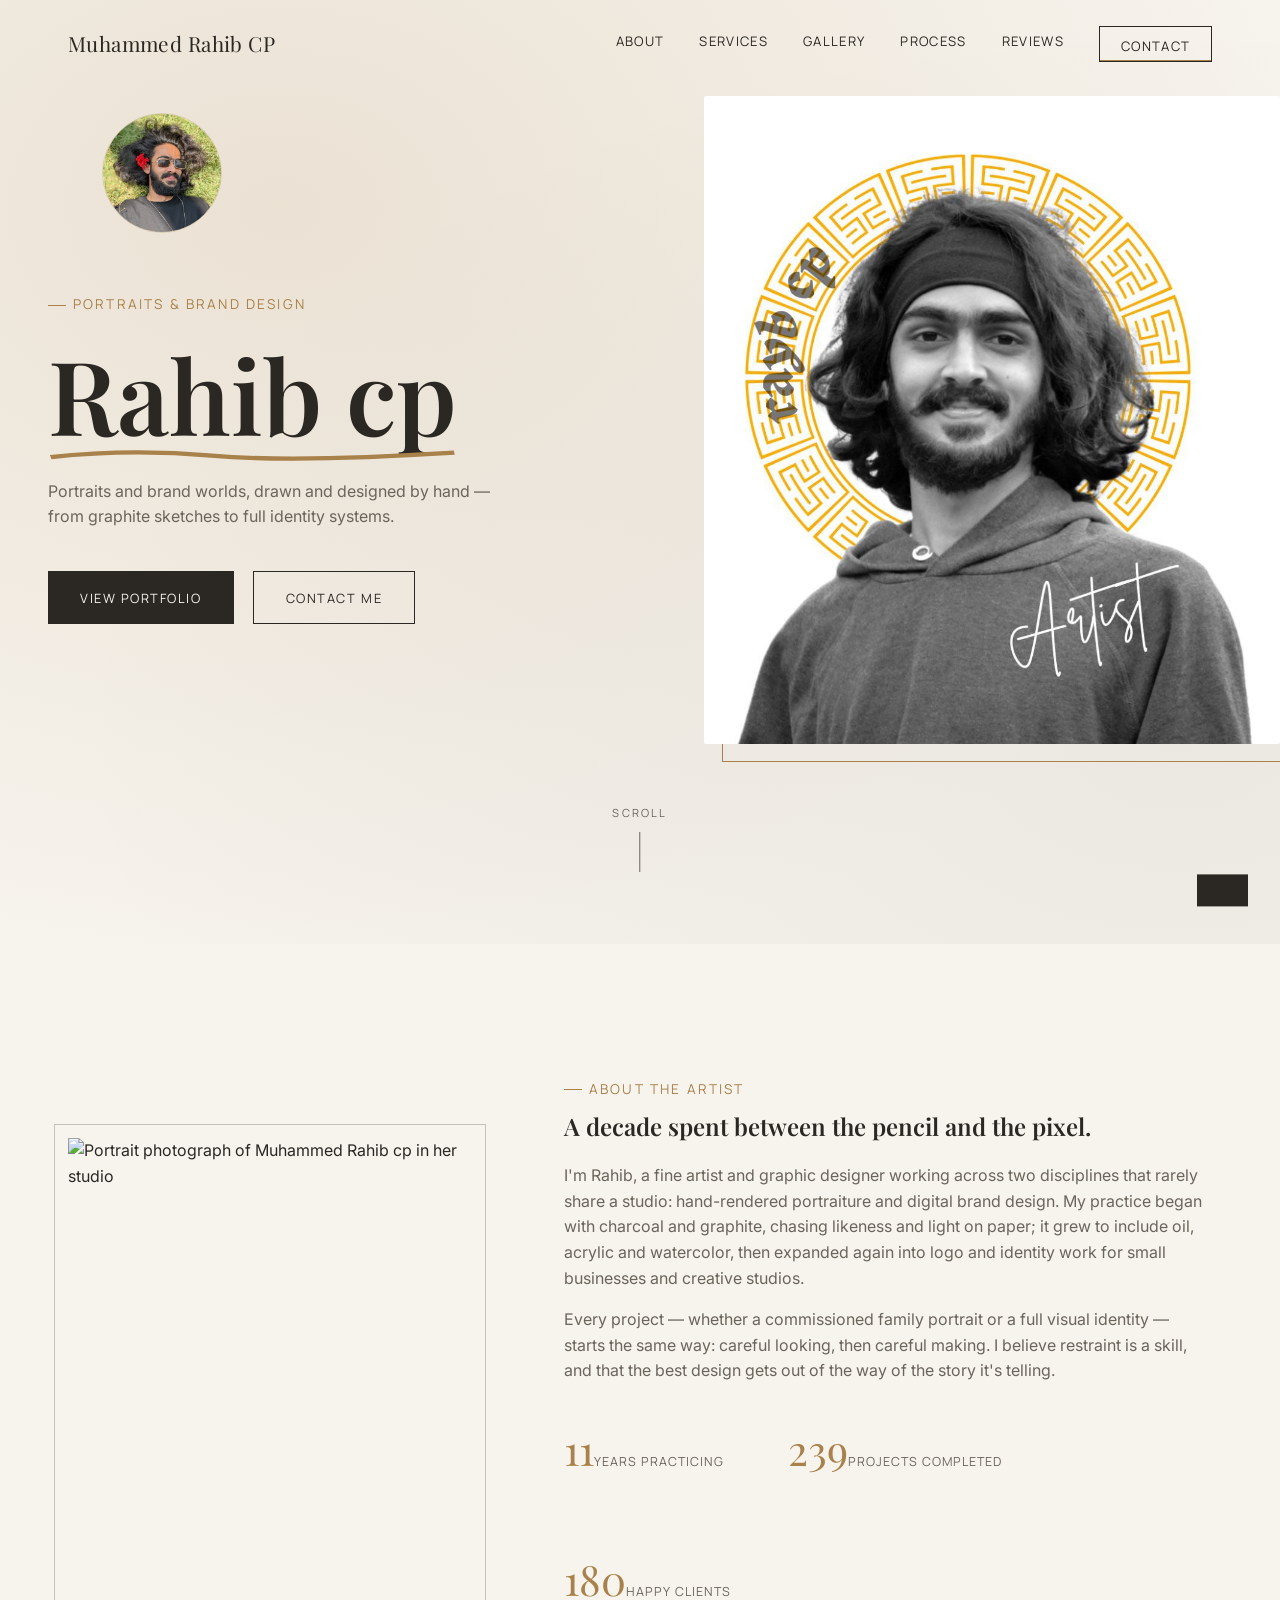
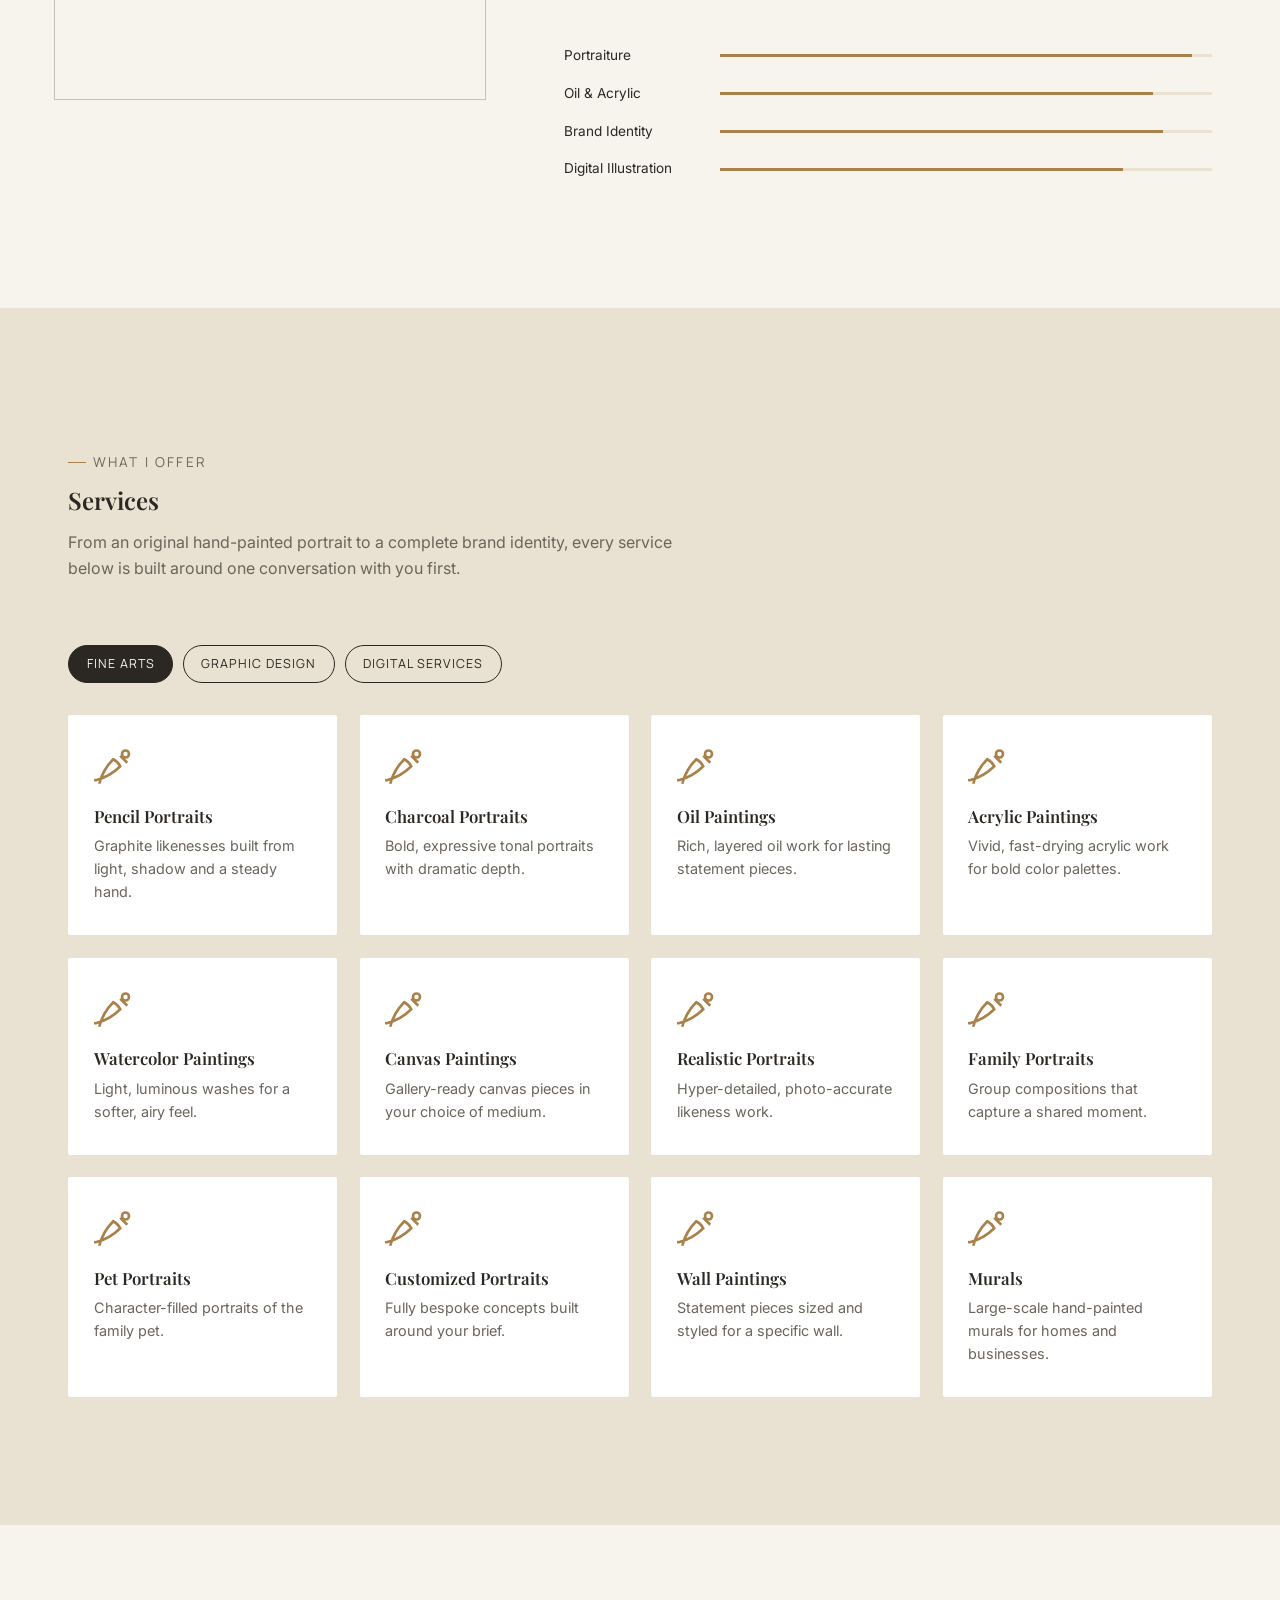
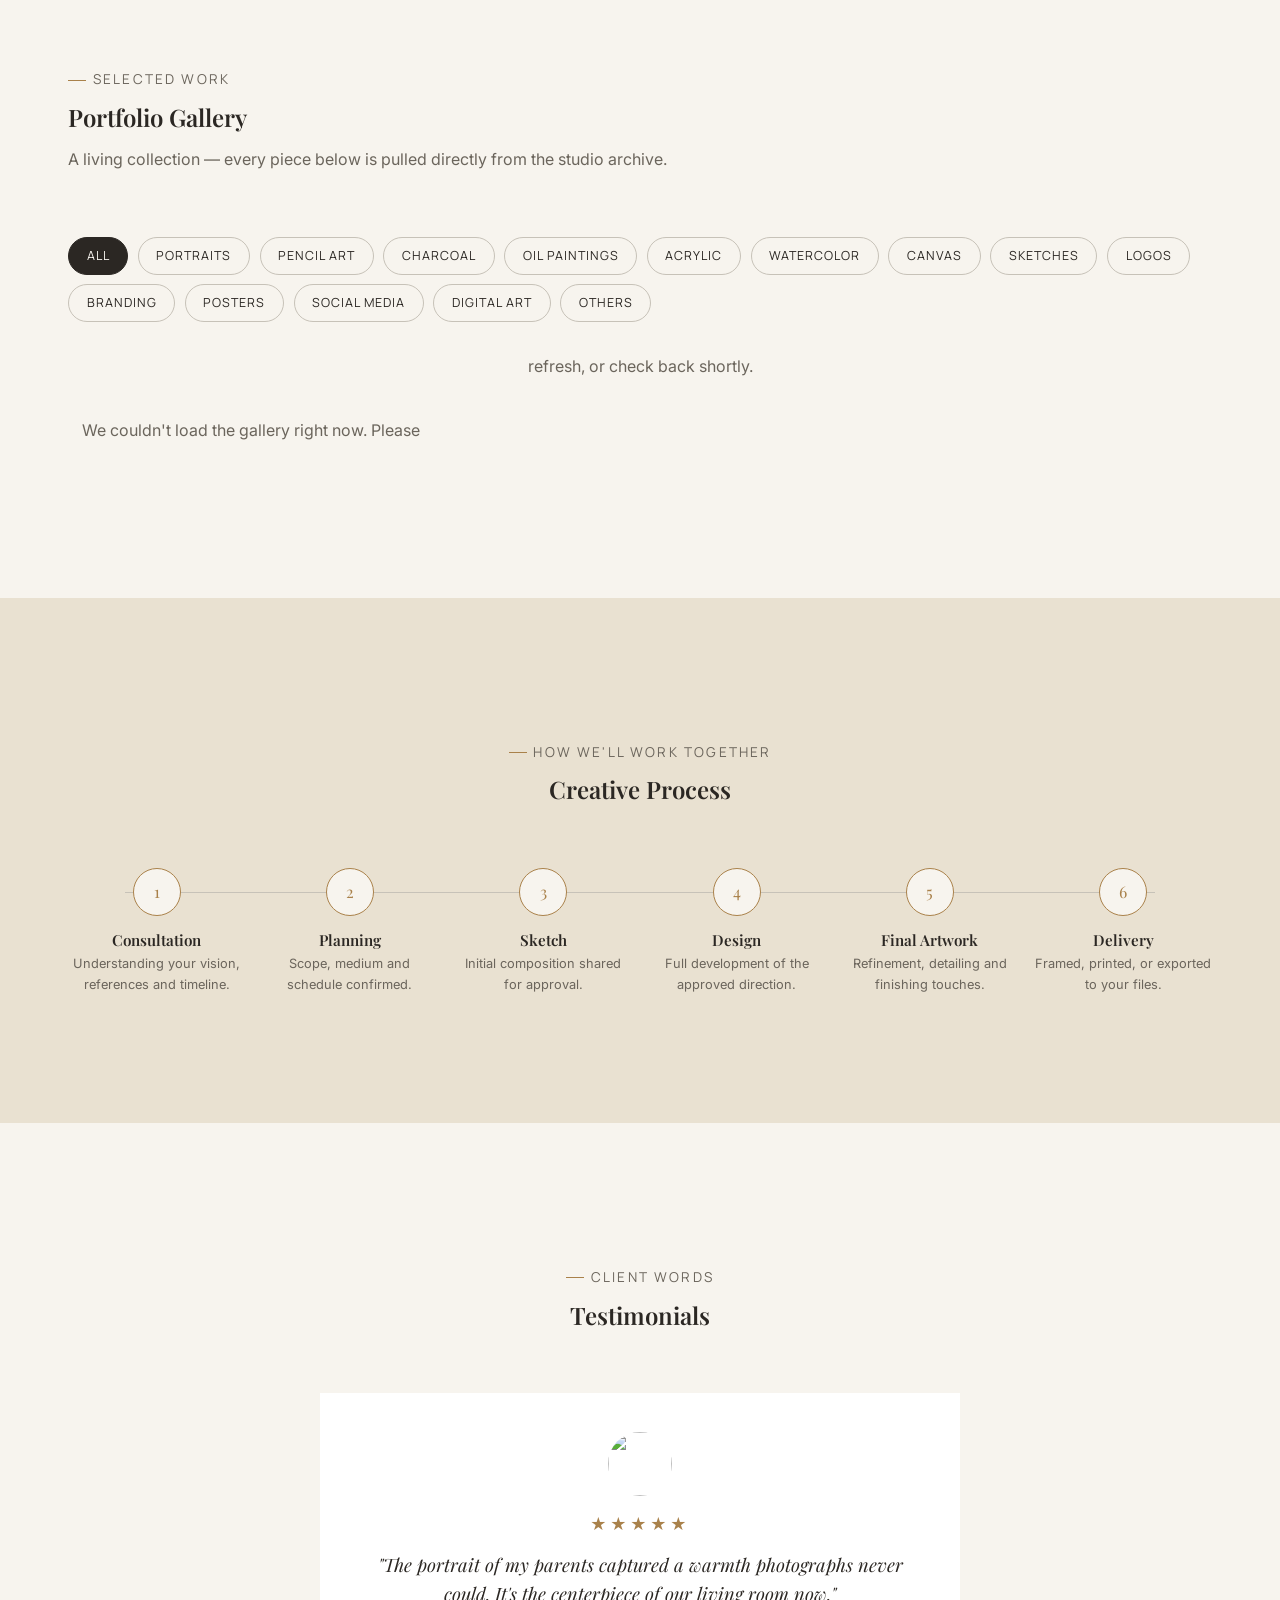
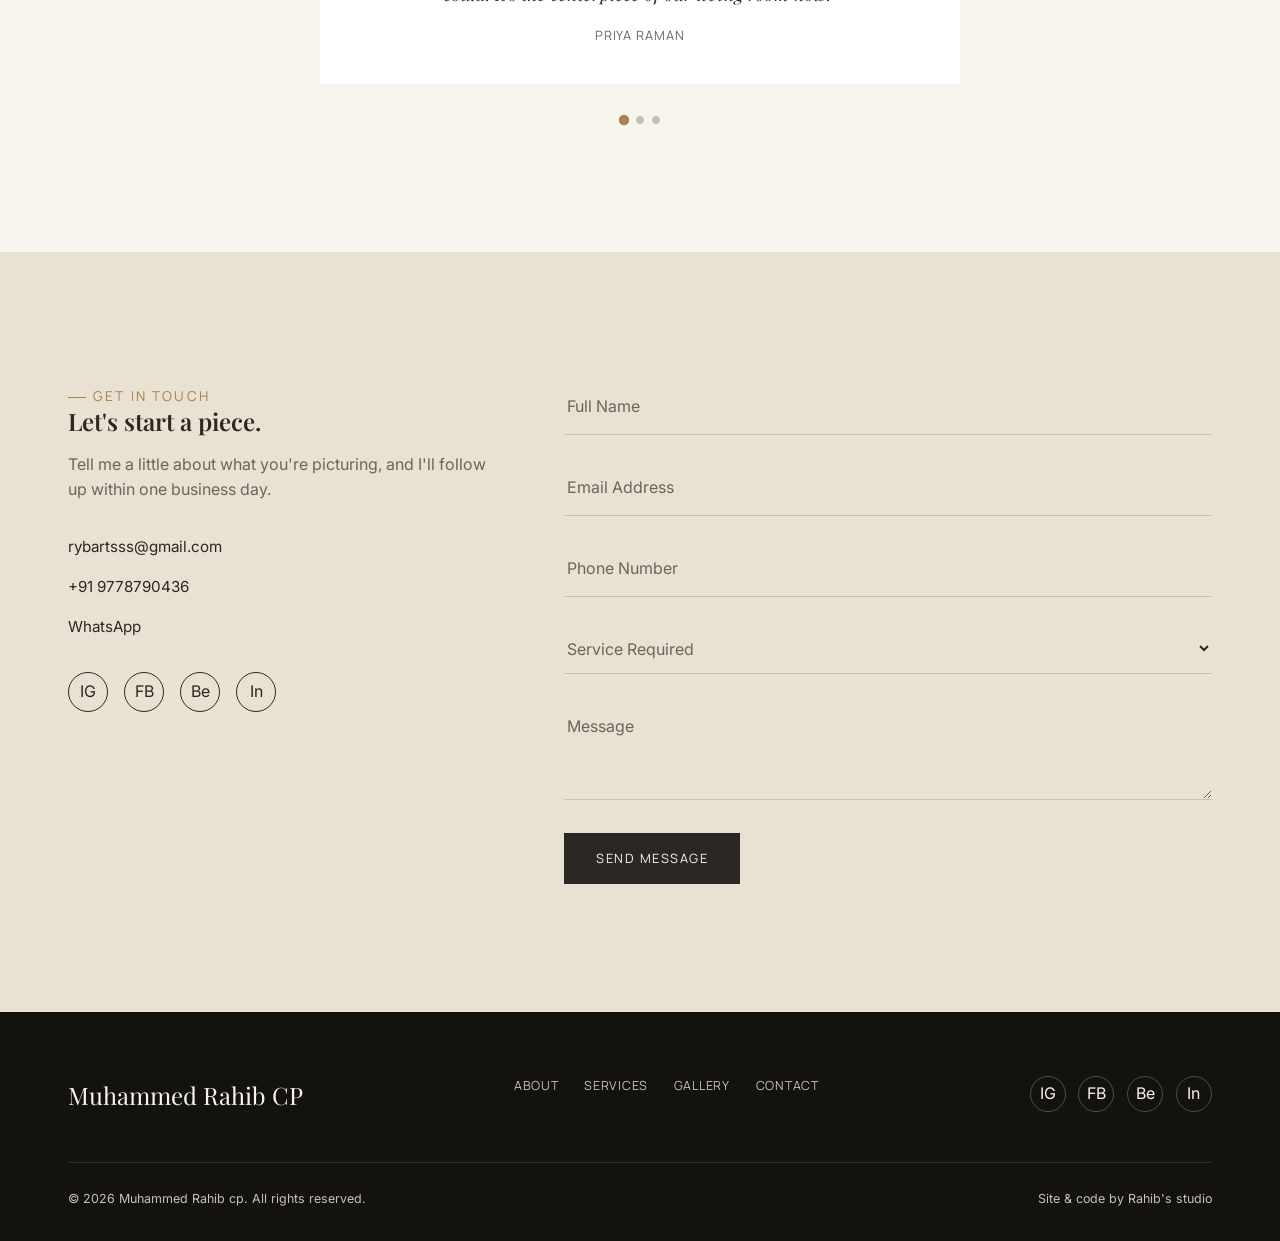
==== portfolio-site/index.html @ d37184e2 "upload" ====
<!doctype html>
<html lang="en">
  <head>
    <meta charset="UTF-8" />
    <meta name="viewport" content="width=device-width, initial-scale=1.0" />
    <title>Muhammed Rahib cp — Fine Artist &amp; Graphic Designer</title>
    <meta
      name="description"
      content="Portrait paintings, fine art, and brand design by Muhammed Rahib cp. Custom pencil, charcoal, oil and watercolor portraits, plus graphic design for brands and events."
    />

    <!-- Fonts -->
    <link rel="preconnect" href="https://fonts.googleapis.com" />
    <link rel="preconnect" href="https://fonts.gstatic.com" crossorigin />
    <link
      href="https://fonts.googleapis.com/css2?family=Playfair+Display:wght@500;600;700&family=Inter:wght@400;500;600&family=Manrope:wght@500;600;700&display=swap"
      rel="stylesheet"
    />

    <link rel="stylesheet" href="css/style.css" />
  </head>
  <body>
    <!-- Loader -->
    <div id="loader" aria-hidden="true">
      <div class="loader-mark">Muhammed Rahib CP</div>
    </div>

    <div id="scroll-progress"></div>

    <!-- Navbar -->
    <header class="navbar" id="navbar">
      <div class="container nav-inner">
        <a href="#home" class="nav-logo">Muhammed Rahib CP</a>
        <nav class="nav-links" aria-label="Primary">
          <a href="#about">About</a>
          <a href="#services">Services</a>
          <a href="#gallery">Gallery</a>
          <a href="#process">Process</a>
          <a href="#testimonials">Reviews</a>
          <a href="#contact" class="nav-cta">Contact</a>
        </nav>
        <button
          class="nav-toggle"
          id="navToggle"
          aria-label="Toggle menu"
          aria-expanded="false"
        >
          <span></span><span></span><span></span>
        </button>
      </div>
    </header>

    <div class="mobile-menu" id="mobileMenu">
      <a href="#about">About</a>
      <a href="#services">Services</a>
      <a href="#gallery">Gallery</a>
      <a href="#process">Process</a>
      <a href="#testimonials">Reviews</a>
      <a href="#contact">Contact</a>
    </div>

    <main id="home">
      <!-- Hero -->
      <section class="hero">
        <div class="hero-bg-fx" aria-hidden="true">
          <div class="hero-gradient"></div>
          <!-- <svg
            class="floating-shape"
            style="width: 120px; height: 120px; top: 12%; left: 8%"
            viewBox="0 0 100 100"
          >
            <circle cx="50" cy="50" r="48" />
          </svg> -->
          <div
            class="floating-shape"
            style="width: 120px; height: 120px; top: 12%; left: 8%"
            viewBox="0 0 100 100"
          >
            <img src="assets/images/roundprofile.jpeg" />
          </div>
          <!-- <svg
            class="floating-shape"
            style="
              width: 70px;
              height: 70px;
              top: 65%;
              left: 20%;
              animation-delay: 2s;
            "
            viewBox="0 0 100 100"
          >
            <circle cx="50" cy="50" r="48" />
          </svg> -->
        </div>
        <div class="container hero-copy">
          <p class="plate">Portraits &amp; Brand Design</p>
          <h1 class="hero-title" data-split-text>
            Rahib cp
            <svg
              class="signature-stroke"
              viewBox="0 0 300 20"
              preserveAspectRatio="none"
              aria-hidden="true"
            >
              <path d="M2 14 Q 60 2, 120 12 T 298 8" />
            </svg>
          </h1>
          <p class="hero-tagline">
            Portraits and brand worlds, drawn and designed by hand — from
            graphite sketches to full identity systems.
          </p>
          <div class="hero-cta-row">
            <a href="#gallery" class="btn btn-primary" data-magnetic
              >View Portfolio</a
            >
            <a href="#contact" class="btn btn-outline" data-magnetic
              >Contact Me</a
            >
          </div>
        </div>
        <div class="hero-visual">
          <img
            src="assets/images/profile.jpeg"
            alt="Featured charcoal portrait artwork by Muhammed Rahib cp"
            loading="eager"
          />
        </div>
        <div class="scroll-indicator" aria-hidden="true">
          <span>Scroll</span>
          <span class="line"></span>
        </div>
      </section>

      <!-- About -->
      <section class="about" id="about">
        <div class="container about-grid">
          <div class="about-photo" data-reveal="left">
            <img
              src="assets/images/about.jpeg"
              alt="Portrait photograph of Muhammed Rahib cp in her studio"
              loading="lazy"
            />
          </div>
          <div data-reveal="right">
            <p class="plate">About the Artist</p>
            <h2>A decade spent between the pencil and the pixel.</h2>
            <p class="about-bio">
              I'm Rahib, a fine artist and graphic designer working across two
              disciplines that rarely share a studio: hand-rendered portraiture
              and digital brand design. My practice began with charcoal and
              graphite, chasing likeness and light on paper; it grew to include
              oil, acrylic and watercolor, then expanded again into logo and
              identity work for small businesses and creative studios.
            </p>
            <p class="about-bio" style="margin-top: 1rem">
              Every project — whether a commissioned family portrait or a full
              visual identity — starts the same way: careful looking, then
              careful making. I believe restraint is a skill, and that the best
              design gets out of the way of the story it's telling.
            </p>

            <div class="about-stats">
              <div class="stat">
                <span class="num" data-counter data-target="11">0</span
                ><span class="label">Years Practicing</span>
              </div>
              <div class="stat">
                <span class="num" data-counter data-target="240">0</span
                ><span class="label">Projects Completed</span>
              </div>
              <div class="stat">
                <span class="num" data-counter data-target="180">0</span
                ><span class="label">Happy Clients</span>
              </div>
            </div>

            <div class="skills">
              <div class="skill-row">
                <span>Portraiture</span>
                <div class="skill-track">
                  <div class="skill-fill" data-skill="96"></div>
                </div>
              </div>
              <div class="skill-row">
                <span>Oil &amp; Acrylic</span>
                <div class="skill-track">
                  <div class="skill-fill" data-skill="88"></div>
                </div>
              </div>
              <div class="skill-row">
                <span>Brand Identity</span>
                <div class="skill-track">
                  <div class="skill-fill" data-skill="90"></div>
                </div>
              </div>
              <div class="skill-row">
                <span>Digital Illustration</span>
                <div class="skill-track">
                  <div class="skill-fill" data-skill="82"></div>
                </div>
              </div>
            </div>
          </div>
        </div>
      </section>

      <!-- Services -->
      <section class="services" id="services">
        <div class="container">
          <div class="section-head" data-reveal="up">
            <p class="plate">What I Offer</p>
            <h2>Services</h2>
            <p>
              From an original hand-painted portrait to a complete brand
              identity, every service below is built around one conversation
              with you first.
            </p>
          </div>

          <div
            class="service-tabs"
            id="serviceTabs"
            role="tablist"
            aria-label="Service categories"
          >
            <button class="service-tab active" data-cat="fine-arts">
              Fine Arts
            </button>
            <button class="service-tab" data-cat="graphic-design">
              Graphic Design
            </button>
            <button class="service-tab" data-cat="digital">
              Digital Services
            </button>
          </div>

          <div
            class="service-grid stagger"
            id="serviceGrid"
            data-reveal="up"
          ></div>
        </div>
      </section>

      <!-- Gallery -->
      <section class="gallery" id="gallery">
        <div class="container">
          <div class="section-head" data-reveal="up">
            <p class="plate">Selected Work</p>
            <h2>Portfolio Gallery</h2>
            <p>
              A living collection — every piece below is pulled directly from
              the studio archive.
            </p>
          </div>

          <div class="filter-row" id="filterRow">
            <button class="filter-btn active" data-filter="all">All</button>
            <button class="filter-btn" data-filter="portraits">
              Portraits
            </button>
            <button class="filter-btn" data-filter="pencil">Pencil Art</button>
            <button class="filter-btn" data-filter="charcoal">Charcoal</button>
            <button class="filter-btn" data-filter="oil">Oil Paintings</button>
            <button class="filter-btn" data-filter="acrylic">Acrylic</button>
            <button class="filter-btn" data-filter="watercolor">
              Watercolor
            </button>
            <button class="filter-btn" data-filter="canvas">Canvas</button>
            <button class="filter-btn" data-filter="sketches">Sketches</button>
            <button class="filter-btn" data-filter="logos">Logos</button>
            <button class="filter-btn" data-filter="branding">Branding</button>
            <button class="filter-btn" data-filter="posters">Posters</button>
            <button class="filter-btn" data-filter="social">
              Social Media
            </button>
            <button class="filter-btn" data-filter="digital">
              Digital Art
            </button>
            <button class="filter-btn" data-filter="others">Others</button>
          </div>

          <div class="masonry" id="masonryGrid" aria-live="polite">
            <!-- Skeletons shown until Supabase responds; gallery.js replaces this -->
            <div class="skeleton-card"></div>
            <div class="skeleton-card"></div>
            <div class="skeleton-card"></div>
            <div class="skeleton-card"></div>
            <div class="skeleton-card"></div>
            <div class="skeleton-card"></div>
          </div>
        </div>
      </section>

      <!-- Lightbox -->
      <div
        class="lightbox"
        id="lightbox"
        role="dialog"
        aria-modal="true"
        aria-label="Artwork viewer"
      >
        <div class="lightbox-inner">
          <div class="lightbox-media">
            <img id="lightboxImg" src="" alt="" />
          </div>
          <div class="lightbox-info">
            <p class="plate" id="lightboxCategory">Category</p>
            <h3 id="lightboxTitle"></h3>
            <p id="lightboxDesc"></p>
            <p
              id="lightboxYear"
              style="
                margin-top: 1rem;
                color: var(--text-muted);
                font-size: 0.85rem;
              "
            ></p>
          </div>
        </div>
        <button class="lightbox-close" id="lightboxClose" aria-label="Close">
          &times;
        </button>
        <button
          class="lightbox-nav lightbox-prev"
          id="lightboxPrev"
          aria-label="Previous artwork"
        >
          &#8592;
        </button>
        <button
          class="lightbox-nav lightbox-next"
          id="lightboxNext"
          aria-label="Next artwork"
        >
          &#8594;
        </button>
      </div>

      <!-- Process -->
      <section class="process" id="process">
        <div class="container">
          <div class="section-head center" data-reveal="up">
            <p class="plate">How We'll Work Together</p>
            <h2>Creative Process</h2>
          </div>
          <div class="timeline stagger" data-reveal="up">
            <div class="timeline-step">
              <div class="timeline-dot">1</div>
              <h4>Consultation</h4>
              <p>Understanding your vision, references and timeline.</p>
            </div>
            <div class="timeline-step">
              <div class="timeline-dot">2</div>
              <h4>Planning</h4>
              <p>Scope, medium and schedule confirmed.</p>
            </div>
            <div class="timeline-step">
              <div class="timeline-dot">3</div>
              <h4>Sketch</h4>
              <p>Initial composition shared for approval.</p>
            </div>
            <div class="timeline-step">
              <div class="timeline-dot">4</div>
              <h4>Design</h4>
              <p>Full development of the approved direction.</p>
            </div>
            <div class="timeline-step">
              <div class="timeline-dot">5</div>
              <h4>Final Artwork</h4>
              <p>Refinement, detailing and finishing touches.</p>
            </div>
            <div class="timeline-step">
              <div class="timeline-dot">6</div>
              <h4>Delivery</h4>
              <p>Framed, printed, or exported to your files.</p>
            </div>
          </div>
        </div>
      </section>

      <!-- Testimonials -->
      <section class="testimonials" id="testimonials">
        <div class="container">
          <div class="section-head center" data-reveal="up">
            <p class="plate">Client Words</p>
            <h2>Testimonials</h2>
          </div>
          <div class="testi-track" id="testiTrack">
            <div class="testi-card">
              <div class="testi-inner">
                <img
                  class="testi-avatar"
                  src="assets/images/client-1.jpg"
                  alt=""
                  loading="lazy"
                />
                <div class="testi-stars">★★★★★</div>
                <p class="testi-quote">
                  "The portrait of my parents captured a warmth photographs
                  never could. It's the centerpiece of our living room now."
                </p>
                <p class="testi-name">Priya Raman</p>
              </div>
            </div>
            <div class="testi-card">
              <div class="testi-inner">
                <img
                  class="testi-avatar"
                  src="assets/images/client-2.jpg"
                  alt=""
                  loading="lazy"
                />
                <div class="testi-stars">★★★★★</div>
                <p class="testi-quote">
                  "Our brand identity finally feels like us. Rahib asked the
                  right questions before drawing a single line."
                </p>
                <p class="testi-name">Arjun Nair, Studio Loom</p>
              </div>
            </div>
            <div class="testi-card">
              <div class="testi-inner">
                <img
                  class="testi-avatar"
                  src="assets/images/client-3.jpg"
                  alt=""
                  loading="lazy"
                />
                <div class="testi-stars">★★★★★</div>
                <p class="testi-quote">
                  "Fast, communicative, and the final poster series exceeded
                  what we pitched to our own client."
                </p>
                <p class="testi-name">Meera Krishnan</p>
              </div>
            </div>
          </div>
          <div class="testi-dots" id="testiDots"></div>
        </div>
      </section>

      <!-- Contact -->
      <section class="contact" id="contact">
        <div class="container contact-grid">
          <div data-reveal="left">
            <p class="plate">Get In Touch</p>
            <h2>Let's start a piece.</h2>
            <p style="color: var(--text-muted); margin-top: 1rem">
              Tell me a little about what you're picturing, and I'll follow up
              within one business day.
            </p>
            <div class="contact-info-list">
              <a href="mailto:rybartsss@gmail.com" id="contactEmail"
                >rybartsss@gmail.com</a
              >
              <a href="tel:+919778790436" id="contactPhone">+91 9778790436</a>
              <a href="#" id="contactWhatsapp" target="_blank" rel="noopener"
                >WhatsApp</a
              >
            </div>
            <div class="social-row">
              <a
                href="#"
                id="socialInstagram"
                aria-label="Instagram"
                target="_blank"
                rel="noopener"
                >IG</a
              >
              <a
                href="#"
                id="socialFacebook"
                aria-label="Facebook"
                target="_blank"
                rel="noopener"
                >FB</a
              >
              <a
                href="#"
                id="socialBehance"
                aria-label="Behance"
                target="_blank"
                rel="noopener"
                >Be</a
              >
              <a
                href="#"
                id="socialLinkedin"
                aria-label="LinkedIn"
                target="_blank"
                rel="noopener"
                >In</a
              >
            </div>
          </div>

          <form id="contactForm" novalidate data-reveal="right">
            <div class="form-group">
              <input type="text" id="cName" placeholder=" " required />
              <label for="cName">Full Name</label>
              <span class="form-error">Please enter your name.</span>
            </div>
            <div class="form-group">
              <input type="email" id="cEmail" placeholder=" " required />
              <label for="cEmail">Email Address</label>
              <span class="form-error">Please enter a valid email.</span>
            </div>
            <div class="form-group">
              <input type="tel" id="cPhone" placeholder=" " />
              <label for="cPhone">Phone Number</label>
            </div>
            <div class="form-group">
              <select id="cService" required>
                <option value="" disabled selected hidden></option>
                <option value="portrait">Custom Portrait</option>
                <option value="painting">Painting Commission</option>
                <option value="branding">Brand Identity</option>
                <option value="graphic-design">Graphic Design</option>
                <option value="digital">Digital / Photo Editing</option>
                <option value="other">Other</option>
              </select>
              <label for="cService">Service Required</label>
              <span class="form-error">Please choose a service.</span>
            </div>
            <div class="form-group">
              <textarea id="cMessage" placeholder=" " required></textarea>
              <label for="cMessage">Message</label>
              <span class="form-error">Please add a short message.</span>
            </div>
            <button
              type="submit"
              class="btn btn-primary btn-submit"
              id="submitBtn"
            >
              <span class="btn-label">Send Message</span>
              <span class="spinner" aria-hidden="true"></span>
            </button>
          </form>
        </div>
      </section>
    </main>

    <footer>
      <div class="container">
        <div class="footer-grid">
          <div class="footer-logo">Muhammed Rahib CP</div>
          <nav class="footer-links" aria-label="Footer">
            <a href="#about">About</a>
            <a href="#services">Services</a>
            <a href="#gallery">Gallery</a>
            <a href="#contact">Contact</a>
          </nav>
          <div class="footer-social">
            <a
              href="#"
              id="footerInstagram"
              aria-label="Instagram"
              target="_blank"
              rel="noopener"
              >IG</a
            >
            <a
              href="#"
              id="footerFacebook"
              aria-label="Facebook"
              target="_blank"
              rel="noopener"
              >FB</a
            >
            <a
              href="#"
              id="footerBehance"
              aria-label="Behance"
              target="_blank"
              rel="noopener"
              >Be</a
            >
            <a
              href="#"
              id="footerLinkedin"
              aria-label="LinkedIn"
              target="_blank"
              rel="noopener"
              >In</a
            >
          </div>
        </div>
        <div class="footer-bottom">
          <span
            >&copy; <span id="year"></span> Muhammed Rahib cp. All rights
            reserved.</span
          >
          <span>Site &amp; code by Rahib's studio</span>
        </div>
      </div>
    </footer>

    <button class="back-to-top" id="backToTop" aria-label="Back to top">
      <svg
        viewBox="0 0 24 24"
        fill="none"
        stroke="currentColor"
        stroke-width="2"
      >
        <path d="M12 19V5M5 12l7-7 7 7" />
      </svg>
    </button>

    <div class="toast" id="toast" role="status" aria-live="polite"></div>

    <!-- Vendor: Supabase -->
    <script src="https://cdn.jsdelivr.net/npm/@supabase/supabase-js@2/dist/umd/supabase.js"></script>
    <!-- Vendor: GSAP + ScrollTrigger -->
    <script src="https://cdnjs.cloudflare.com/ajax/libs/gsap/3.12.5/gsap.min.js"></script>
    <script src="https://cdnjs.cloudflare.com/ajax/libs/gsap/3.12.5/ScrollTrigger.min.js"></script>
    <!-- Vendor: Lenis smooth scroll -->
    <script src="https://cdnjs.cloudflare.com/ajax/libs/lenis/1.1.13/lenis.min.js"></script>

    <!-- App scripts -->
    <script src="js/config.js"></script>
    <script src="js/supabase.js"></script>
    <script src="js/animations.js"></script>
    <script src="js/gallery.js"></script>
    <script src="js/main.js"></script>
  </body>
</html>
---- portfolio-site/css/style.css ----
/* ==========================================================================
   Muhammed Rahib cp — PORTFOLIO
   Design language: a private gallery wall. Museum brass "plate" labels
   mark every section and card like an exhibition placard; the hero
   headline is "signed" with a drawn brush-stroke underline on load.
   ========================================================================== */

/* --------------------------- Design Tokens --------------------------- */
:root {
  /* Palette */
  --c-white: #ffffff;
  --c-off-white: #f7f4ee;
  --c-beige: #e9e1d1;
  --c-gray: #c7c2b8;
  --c-charcoal: #2b2723;
  --c-black: #14120f;
  --c-gold: #a9814a;
  --c-gold-soft: #cdb078;

  /* Surfaces */
  --bg-page: var(--c-off-white);
  --bg-alt: var(--c-beige);
  --bg-dark: var(--c-black);
  --text-main: var(--c-charcoal);
  --text-inverse: var(--c-off-white);
  --text-muted: #6b655c;

  /* Type */
  --font-display: "Playfair Display", "Georgia", serif;
  --font-body: "Inter", -apple-system, sans-serif;
  --font-label: "Manrope", sans-serif;

  /* Scale */
  --fs-hero: clamp(3rem, 8vw, 6.5rem);
  --fs-h2: clamp(2rem, 4.5vw, 3.4rem);
  --fs-h3: clamp(1.3rem, 2.4vw, 1.8rem);
  --fs-body: 1.05rem;
  --fs-small: 0.85rem;

  /* Spacing */
  --space-xs: 0.5rem;
  --space-sm: 1rem;
  --space-md: 2rem;
  --space-lg: 4rem;
  --space-xl: 8rem;

  /* Motion */
  --ease-out: cubic-bezier(0.16, 1, 0.3, 1);
  --dur-fast: 0.3s;
  --dur-med: 0.6s;
  --dur-slow: 1s;

  --container: 1240px;
  --radius: 2px;
}

@media (prefers-reduced-motion: reduce) {
  *,
  *::before,
  *::after {
    animation-duration: 0.001ms !important;
    animation-iteration-count: 1 !important;
    transition-duration: 0.001ms !important;
    scroll-behavior: auto !important;
  }
}

/* ------------------------------ Reset --------------------------------- */
*,
*::before,
*::after {
  box-sizing: border-box;
  margin: 0;
  padding: 0;
}
html {
  scroll-behavior: smooth;
}
body {
  font-family: var(--font-body);
  color: var(--text-main);
  background: var(--bg-page);
  line-height: 1.6;
  overflow-x: hidden;
  -webkit-font-smoothing: antialiased;
}
img {
  max-width: 100%;
  display: block;
}
a {
  color: inherit;
  text-decoration: none;
}
ul {
  list-style: none;
}
button {
  font: inherit;
  cursor: pointer;
  border: none;
  background: none;
  color: inherit;
}
input,
textarea,
select {
  font: inherit;
  color: inherit;
}
h1,
h2,
h3,
h4 {
  font-family: var(--font-display);
  font-weight: 600;
  line-height: 1.15;
}
.container {
  max-width: var(--container);
  margin-inline: auto;
  padding-inline: clamp(1.25rem, 5vw, 3rem);
}
section {
  position: relative;
  padding-block: var(--space-xl);
}
:focus-visible {
  outline: 2px solid var(--c-gold);
  outline-offset: 3px;
}

/* --------------------------- Gallery "Plate" system --------------------- */
/* Signature element: a small brass museum-placard tag used across nav,
   eyebrows, and gallery cards to reinforce the "gallery wall" concept. */
.plate {
  display: inline-flex;
  align-items: center;
  gap: 0.5em;
  font-family: var(--font-label);
  font-size: var(--fs-small);
  letter-spacing: 0.16em;
  text-transform: uppercase;
  color: var(--c-gold);
}
.plate::before {
  content: "";
  width: 18px;
  height: 1px;
  background: var(--c-gold);
}

/* -------------------------------- Loader -------------------------------- */
#loader {
  position: fixed;
  inset: 0;
  z-index: 999;
  background: var(--c-black);
  display: flex;
  align-items: center;
  justify-content: center;
  transition:
    opacity var(--dur-slow) var(--ease-out),
    visibility var(--dur-slow);
}
#loader.hidden {
  opacity: 0;
  visibility: hidden;
  pointer-events: none;
}
.loader-mark {
  font-family: var(--font-display);
  font-size: 1.6rem;
  color: var(--c-off-white);
  letter-spacing: 0.05em;
  position: relative;
}
.loader-mark::after {
  content: "";
  display: block;
  height: 2px;
  width: 0%;
  background: var(--c-gold);
  margin-top: 0.6rem;
  animation: loaderBar 1.4s var(--ease-out) forwards;
}
@keyframes loaderBar {
  to {
    width: 100%;
  }
}

/* ------------------------------ Scroll Bar ------------------------------ */
#scroll-progress {
  position: fixed;
  top: 0;
  left: 0;
  height: 3px;
  width: 0%;
  background: var(--c-gold);
  z-index: 998;
  transition: width 0.1s linear;
}

/* -------------------------------- Navbar -------------------------------- */
.navbar {
  position: fixed;
  top: 0;
  left: 0;
  right: 0;
  z-index: 500;
  padding: 1.6rem 0;
  transition: all var(--dur-med) var(--ease-out);
}
.navbar.scrolled {
  padding: 0.9rem 0;
  background: rgba(247, 244, 238, 0.75);
  backdrop-filter: blur(14px) saturate(160%);
  -webkit-backdrop-filter: blur(14px) saturate(160%);
  box-shadow: 0 1px 0 rgba(43, 39, 35, 0.08);
}
.nav-inner {
  display: flex;
  align-items: center;
  justify-content: space-between;
}
.nav-logo {
  font-family: var(--font-display);
  font-size: 1.3rem;
  letter-spacing: 0.02em;
}
.nav-links {
  display: flex;
  gap: 2.2rem;
  align-items: center;
}
.nav-links a {
  position: relative;
  font-family: var(--font-label);
  font-size: 0.82rem;
  letter-spacing: 0.1em;
  text-transform: uppercase;
  padding-bottom: 4px;
}
.nav-links a::after {
  content: "";
  position: absolute;
  left: 0;
  bottom: 0;
  height: 1px;
  width: 0;
  background: var(--c-gold);
  transition: width var(--dur-fast) var(--ease-out);
}
.nav-links a:hover::after,
.nav-links a.active::after {
  width: 100%;
}
.nav-cta {
  border: 1px solid var(--c-charcoal);
  padding: 0.6rem 1.3rem;
  font-family: var(--font-label);
  font-size: 0.78rem;
  letter-spacing: 0.1em;
  text-transform: uppercase;
  transition:
    background var(--dur-fast),
    color var(--dur-fast);
}
.nav-cta:hover {
  background: var(--c-charcoal);
  color: var(--c-off-white);
}
.nav-toggle {
  display: none;
  flex-direction: column;
  gap: 5px;
  z-index: 501;
}
.nav-toggle span {
  width: 24px;
  height: 1.5px;
  background: var(--c-charcoal);
  transition: all var(--dur-fast) var(--ease-out);
}

.mobile-menu {
  position: fixed;
  inset: 0;
  background: var(--c-off-white);
  z-index: 499;
  display: flex;
  flex-direction: column;
  align-items: center;
  justify-content: center;
  gap: 2rem;
  transform: translateY(-100%);
  transition: transform var(--dur-med) var(--ease-out);
}
.mobile-menu.open {
  transform: translateY(0);
}
.mobile-menu a {
  font-family: var(--font-display);
  font-size: 1.8rem;
}

@media (max-width: 860px) {
  .nav-links {
    display: none;
  }
  .nav-toggle {
    display: flex;
  }
}

/* -------------------------------- Hero ---------------------------------- */
.hero {
  min-height: 100vh;
  display: grid;
  grid-template-columns: 1.1fr 0.9fr;
  align-items: center;
  padding-top: 6rem;
  overflow: hidden;
}
.hero-bg-fx {
  position: absolute;
  inset: 0;
  z-index: -1;
  overflow: hidden;
}
.hero-gradient {
  position: absolute;
  inset: -20%;
  background:
    radial-gradient(
      ellipse at 30% 30%,
      rgba(169, 129, 74, 0.16),
      transparent 60%
    ),
    radial-gradient(ellipse at 80% 70%, rgba(43, 39, 35, 0.06), transparent 55%);
  animation: driftGradient 18s ease-in-out infinite alternate;
}
@keyframes driftGradient {
  0% {
    transform: translate(0, 0) scale(1);
  }
  100% {
    transform: translate(3%, -3%) scale(1.08);
  }
}
.floating-shape {
  position: absolute;
  border: 1px solid rgba(169, 129, 74, 0.25);
  border-radius: 50%;
  animation: floatShape 12s ease-in-out infinite;
  overflow: hidden;
}
.floating-shape img {
  width: 100%;
  height: 100%;
  object-fit: cover;
}
@media (max-width: 576px) {
  .floating-shape {
    display: none;
  }
}
@keyframes floatShape {
  0%,
  100% {
    transform: translateY(0) rotate(0deg);
  }
  50% {
    transform: translateY(-24px) rotate(8deg);
  }
}

.hero-copy .plate {
  margin-bottom: 1.2rem;
}
.hero-title {
  font-size: var(--fs-hero);
  position: relative;
  display: inline-block;
}
.hero-title .signature-stroke {
  position: absolute;
  left: 0;
  bottom: -0.08em;
  width: 100%;
  height: 0.14em;
}
.hero-title .signature-stroke path {
  stroke: var(--c-gold);
  stroke-width: 6;
  fill: none;
  stroke-dasharray: 600;
  stroke-dashoffset: 600;
  animation: signDraw 1.4s var(--ease-out) 1.1s forwards;
}
@keyframes signDraw {
  to {
    stroke-dashoffset: 0;
  }
}

.hero-tagline {
  margin-top: 1.6rem;
  max-width: 30em;
  font-size: 1rem;
  color: var(--text-muted);
}
.hero-cta-row {
  display: flex;
  gap: 1.2rem;
  margin-top: 2.6rem;
  flex-wrap: wrap;
}
.hero-visual {
  position: relative;
  aspect-ratio: 4/5;
}
.hero-visual img {
  width: 100%;
  height:90%;
  object-fit: cover;
  border-radius: var(--radius);
}
.hero-visual::before {
  content: "";
  position: absolute;
  inset: 18px -18px -18px 18px;
  border: 1px solid var(--c-gold);
  z-index: -1;
  height:90%;
}
.scroll-indicator {
  position: absolute;
  bottom: 4.5rem;
  left: 50%;
  transform: translateX(-50%);
  display: flex;
  flex-direction: column;
  align-items: center;
  gap: 0.6rem;
  font-family: var(--font-label);
  font-size: 0.7rem;
  letter-spacing: 0.2em;
  text-transform: uppercase;
  color: var(--text-muted);
}
.scroll-indicator .line {
  width: 1px;
  height: 40px;
  background: var(--text-muted);
  overflow: hidden;
  position: relative;
}
.scroll-indicator .line::after {
  content: "";
  position: absolute;
  top: -100%;
  left: 0;
  width: 100%;
  height: 100%;
  background: var(--c-gold);
  animation: scrollLine 2s ease-in-out infinite;
}
@keyframes scrollLine {
  50% {
    top: 0;
  }
  100% {
    top: 100%;
  }
}

@media (max-width: 900px) {
  .hero {
    grid-template-columns: 1fr;
    text-align: center;
    gap: 3rem;
  }
  .hero-cta-row {
    justify-content: center;
  }
  .hero-visual {
    max-width: 380px;
    margin-inline: auto;
  }
}

/* --------------------------------- Buttons ------------------------------- */
.btn {
  position: relative;
  overflow: hidden;
  display: inline-flex;
  align-items: center;
  gap: 0.6rem;
  padding: 0.95rem 2rem;
  font-family: var(--font-label);
  font-size: 0.8rem;
  letter-spacing: 0.12em;
  text-transform: uppercase;
  transition:
    transform var(--dur-fast) var(--ease-out),
    box-shadow var(--dur-fast);
}
.btn-primary {
  background: var(--c-charcoal);
  color: var(--c-off-white);
}
.btn-primary:hover {
  transform: translateY(-2px);
  box-shadow: 0 10px 24px rgba(43, 39, 35, 0.25);
}
.btn-outline {
  border: 1px solid var(--c-charcoal);
}
.btn-outline:hover {
  transform: translateY(-2px);
  background: var(--c-charcoal);
  color: var(--c-off-white);
}
.btn .ripple {
  position: absolute;
  border-radius: 50%;
  background: rgba(255, 255, 255, 0.35);
  transform: scale(0);
  animation: rippleFx 0.6s ease-out;
  pointer-events: none;
}
@keyframes rippleFx {
  to {
    transform: scale(3);
    opacity: 0;
  }
}

/* --------------------------------- About --------------------------------- */
.about {
  background: var(--bg-page);
}
.about-grid {
  display: grid;
  grid-template-columns: 0.8fr 1.2fr;
  gap: var(--space-lg);
  align-items: center;
}
.about-photo {
  position: relative;
  aspect-ratio: 3/4;
}
.about-photo img {
  width: 100%;
  height: 100%;
  object-fit: cover;
}
.about-photo::after {
  content: "";
  position: absolute;
  inset: -14px 14px 14px -14px;
  border: 1px solid var(--c-gray);
  z-index: -1;
}
.about h2 {
  margin-block: 0.8rem 1.4rem;
}
.about-bio {
  color: var(--text-muted);
  max-width: 42em;
}
.about-stats {
  display: flex;
  gap: var(--space-lg);
  margin-top: var(--space-md);
  flex-wrap: wrap;
}
.stat .num {
  font-family: var(--font-display);
  font-size: 2.6rem;
  color: var(--c-gold);
}
.stat .label {
  font-family: var(--font-label);
  font-size: 0.78rem;
  letter-spacing: 0.08em;
  text-transform: uppercase;
  color: var(--text-muted);
}
.skills {
  margin-top: var(--space-md);
  display: grid;
  gap: 1rem;
}
.skill-row {
  display: grid;
  grid-template-columns: 140px 1fr;
  align-items: center;
  gap: 1rem;
  font-size: var(--fs-small);
}
.skill-track {
  height: 3px;
  background: var(--c-beige);
  position: relative;
}
.skill-fill {
  position: absolute;
  inset: 0;
  width: 0;
  background: var(--c-gold);
  transition: width 1.2s var(--ease-out);
}

@media (max-width: 860px) {
  .about-grid {
    grid-template-columns: 1fr;
  }
  .about-photo {
    max-width: 340px;
    margin-inline: auto;
  }
}

/* -------------------------------- Section head --------------------------- */
.section-head {
  max-width: 40em;
  margin-bottom: var(--space-lg);
}
.section-head h2 {
  margin-top: 0.8rem;
}
.section-head p {
  color: var(--text-muted);
  margin-top: 1rem;
}
.center {
  text-align: center;
  margin-inline: auto;
}

/* -------------------------------- Services -------------------------------- */
.services {
  background: var(--bg-alt);
}
.service-tabs {
  display: flex;
  gap: 0.6rem;
  margin-bottom: var(--space-md);
  flex-wrap: wrap;
}
.service-tab {
  padding: 0.5rem 1.1rem;
  font-family: var(--font-label);
  font-size: 0.78rem;
  letter-spacing: 0.08em;
  text-transform: uppercase;
  border: 1px solid var(--c-charcoal);
  border-radius: 999px;
  transition:
    background var(--dur-fast),
    color var(--dur-fast);
}
.service-tab.active,
.service-tab:hover {
  background: var(--c-charcoal);
  color: var(--c-off-white);
}
.service-grid {
  display: grid;
  grid-template-columns: repeat(auto-fill, minmax(230px, 1fr));
  gap: 1.4rem;
}
.service-card {
  background: var(--c-white);
  padding: 2rem 1.6rem;
  border-radius: var(--radius);
  transition:
    transform var(--dur-med) var(--ease-out),
    box-shadow var(--dur-med) var(--ease-out);
  position: relative;
  overflow: hidden;
}
.service-card:hover {
  transform: translateY(-6px);
  box-shadow: 0 20px 40px rgba(43, 39, 35, 0.1);
}
.service-card:hover::before {
  content: "";
  position: absolute;
  inset: 0;
  box-shadow: inset 0 0 0 1px var(--c-gold-soft);
  pointer-events: none;
}
.service-icon {
  width: 42px;
  height: 42px;
  margin-bottom: 1.1rem;
  color: var(--c-gold);
  transition: transform var(--dur-med) var(--ease-out);
}
.service-card:hover .service-icon {
  transform: scale(1.12) rotate(-4deg);
}
.service-card h4 {
  font-size: 1.05rem;
  margin-bottom: 0.5rem;
}
.service-card p {
  font-size: 0.9rem;
  color: var(--text-muted);
}
.service-category-label {
  display: none;
}

/* -------------------------------- Gallery --------------------------------- */
.gallery {
  background: var(--bg-page);
}
.filter-row {
  display: flex;
  gap: 0.6rem;
  flex-wrap: wrap;
  margin-bottom: var(--space-md);
}
.filter-btn {
  padding: 0.5rem 1.1rem;
  font-family: var(--font-label);
  font-size: 0.78rem;
  letter-spacing: 0.08em;
  text-transform: uppercase;
  border: 1px solid var(--c-gray);
  border-radius: 999px;
  transition: all var(--dur-fast);
}
.filter-btn.active,
.filter-btn:hover {
  border-color: var(--c-charcoal);
  background: var(--c-charcoal);
  color: var(--c-off-white);
}

.masonry {
  column-count: 3;
  column-gap: 1.4rem;
}
.art-card {
  break-inside: avoid;
  margin-bottom: 1.4rem;
  position: relative;
  cursor: pointer;
  opacity: 0;
  transform: translateY(30px) scale(0.98);
  transition:
    opacity var(--dur-med) var(--ease-out),
    transform var(--dur-med) var(--ease-out);
}
.art-card.visible {
  opacity: 1;
  transform: translateY(0) scale(1);
}
.art-card figure {
  position: relative;
  overflow: hidden;
}
.art-card img {
  width: 100%;
  transition: transform 0.7s var(--ease-out);
}
.art-card:hover img {
  transform: scale(1.08);
}
.art-overlay {
  position: absolute;
  inset: 0;
  background: linear-gradient(to top, rgba(20, 18, 15, 0.75), transparent 55%);
  opacity: 0;
  transition: opacity var(--dur-fast);
  display: flex;
  flex-direction: column;
  justify-content: flex-end;
  padding: 1.2rem;
}
.art-card:hover .art-overlay {
  opacity: 1;
}
.art-overlay h4 {
  color: var(--c-off-white);
  font-size: 1.05rem;
}
.art-badge {
  position: absolute;
  top: 0.9rem;
  left: 0.9rem;
  background: rgba(247, 244, 238, 0.92);
  color: var(--c-charcoal);
  font-family: var(--font-label);
  font-size: 0.65rem;
  letter-spacing: 0.1em;
  text-transform: uppercase;
  padding: 0.3rem 0.7rem;
  transform: translateY(-8px);
  opacity: 0;
  transition: all var(--dur-fast) var(--ease-out) 0.05s;
}
.art-card:hover .art-badge {
  transform: translateY(0);
  opacity: 1;
}
.gallery-empty,
.gallery-error {
  text-align: center;
  padding: var(--space-lg) 0;
  color: var(--text-muted);
}

.skeleton-card {
  break-inside: avoid;
  margin-bottom: 1.4rem;
  height: 280px;
  border-radius: var(--radius);
  background: linear-gradient(
    100deg,
    var(--c-beige) 30%,
    var(--c-gray) 50%,
    var(--c-beige) 70%
  );
  background-size: 200% 100%;
  animation: skeletonShine 1.4s ease-in-out infinite;
}
@keyframes skeletonShine {
  0% {
    background-position: 200% 0;
  }
  100% {
    background-position: -200% 0;
  }
}

@media (max-width: 960px) {
  .masonry {
    column-count: 2;
  }
}
@media (max-width: 600px) {
  .masonry {
    column-count: 1;
  }
}

/* --------------------------------- Lightbox -------------------------------- */
.lightbox {
  position: fixed;
  inset: 0;
  z-index: 900;
  background: rgba(20, 18, 15, 0.94);
  display: flex;
  align-items: center;
  justify-content: center;
  opacity: 0;
  visibility: hidden;
  transition: opacity var(--dur-med) var(--ease-out);
}
.lightbox.open {
  opacity: 1;
  visibility: visible;
}
.lightbox-inner {
  display: grid;
  grid-template-columns: 1.3fr 0.9fr;
  max-width: 1080px;
  width: 90%;
  max-height: 85vh;
  background: var(--c-off-white);
  transform: scale(0.94);
  transition: transform var(--dur-med) var(--ease-out);
}
.lightbox.open .lightbox-inner {
  transform: scale(1);
}
.lightbox-media {
  position: relative;
  overflow: hidden;
  background: var(--c-black);
}
.lightbox-media img {
  width: 100%;
  height: 100%;
  object-fit: contain;
}
.lightbox-info {
  padding: 2.2rem;
  overflow-y: auto;
}
.lightbox-info h3 {
  font-size: 1.6rem;
  margin-bottom: 0.6rem;
}
.lightbox-info .plate {
  margin-bottom: 1rem;
}
.lightbox-info p {
  color: var(--text-muted);
}
.lightbox-close,
.lightbox-nav {
  position: absolute;
  color: var(--c-off-white);
  font-size: 1.4rem;
  width: 46px;
  height: 46px;
  display: flex;
  align-items: center;
  justify-content: center;
  border: 1px solid rgba(247, 244, 238, 0.35);
  border-radius: 50%;
  transition: background var(--dur-fast);
}
.lightbox-close:hover,
.lightbox-nav:hover {
  background: rgba(247, 244, 238, 0.15);
}
.lightbox-close {
  top: -60px;
  right: 0;
}
.lightbox-prev {
  top: 50%;
  left: -60px;
  transform: translateY(-50%);
}
.lightbox-next {
  top: 50%;
  right: -60px;
  transform: translateY(-50%);
}
@media (max-width: 900px) {
  .lightbox-inner {
    grid-template-columns: 1fr;
    overflow-y: auto;
  }
  .lightbox-prev,
  .lightbox-next {
    display: none;
  }
}

/* -------------------------------- Process ---------------------------------- */
.process {
  background: var(--bg-alt);
}
.timeline {
  display: flex;
  justify-content: space-between;
  gap: 1rem;
  flex-wrap: wrap;
  position: relative;
}
.timeline::before {
  content: "";
  position: absolute;
  top: 24px;
  left: 5%;
  right: 5%;
  height: 1px;
  background: var(--c-gray);
}
.timeline-step {
  flex: 1;
  min-width: 130px;
  text-align: center;
  position: relative;
}
.timeline-dot {
  width: 48px;
  height: 48px;
  border-radius: 50%;
  background: var(--c-off-white);
  border: 1px solid var(--c-gold);
  display: flex;
  align-items: center;
  justify-content: center;
  margin: 0 auto 1rem;
  font-family: var(--font-display);
  color: var(--c-gold);
  position: relative;
  z-index: 1;
}
.timeline-step h4 {
  font-size: 0.95rem;
  margin-bottom: 0.3rem;
}
.timeline-step p {
  font-size: 0.8rem;
  color: var(--text-muted);
}
@media (max-width: 760px) {
  .timeline {
    flex-direction: column;
  }
  .timeline::before {
    display: none;
  }
}

/* ------------------------------ Testimonials -------------------------------- */
.testimonials {
  background: var(--bg-page);
  overflow: hidden;
}
.testi-track {
  display: flex;
  transition: transform 0.7s var(--ease-out);
}
.testi-card {
  flex: 0 0 100%;
  padding: 0 1rem;
}
.testi-inner {
  background: var(--c-white);
  padding: 2.4rem;
  max-width: 640px;
  margin-inline: auto;
  text-align: center;
  transition: transform var(--dur-fast);
}
.testi-inner:hover {
  transform: scale(1.02);
}
.testi-avatar {
  width: 64px;
  height: 64px;
  border-radius: 50%;
  object-fit: cover;
  margin: 0 auto 1rem;
}
.testi-stars {
  color: var(--c-gold);
  margin-bottom: 0.8rem;
  letter-spacing: 0.2em;
}
.testi-quote {
  font-family: var(--font-display);
  font-size: 1.15rem;
  font-style: italic;
  margin-bottom: 1rem;
}
.testi-name {
  font-family: var(--font-label);
  font-size: 0.8rem;
  letter-spacing: 0.08em;
  text-transform: uppercase;
  color: var(--text-muted);
}
.testi-dots {
  display: flex;
  justify-content: center;
  gap: 0.5rem;
  margin-top: 2rem;
}
.testi-dots button {
  width: 8px;
  height: 8px;
  border-radius: 50%;
  background: var(--c-gray);
  transition:
    background var(--dur-fast),
    transform var(--dur-fast);
}
.testi-dots button.active {
  background: var(--c-gold);
  transform: scale(1.3);
}

/* --------------------------------- Contact ----------------------------------- */
.contact {
  background: var(--bg-alt);
}
.contact-grid {
  display: grid;
  grid-template-columns: 0.8fr 1.2fr;
  gap: var(--space-lg);
}
.contact-info-list {
  margin-top: var(--space-md);
  display: grid;
  gap: 1rem;
}
.contact-info-list a,
.contact-info-list span {
  display: flex;
  align-items: center;
  gap: 0.8rem;
  font-size: 0.95rem;
}
.social-row {
  display: flex;
  gap: 1rem;
  margin-top: var(--space-md);
}
.social-row a {
  width: 40px;
  height: 40px;
  border: 1px solid var(--c-charcoal);
  border-radius: 50%;
  display: flex;
  align-items: center;
  justify-content: center;
  transition: all var(--dur-fast);
}
.social-row a:hover {
  background: var(--c-charcoal);
  color: var(--c-off-white);
  transform: translateY(-3px);
}

.form-group {
  position: relative;
  margin-bottom: 1.6rem;
}
.form-group input,
.form-group textarea,
.form-group select {
  width: 100%;
  padding: 0.9rem 0.2rem;
  background: transparent;
  border: none;
  border-bottom: 1px solid var(--c-gray);
  transition: border-color var(--dur-fast);
}
.form-group textarea {
  resize: vertical;
  min-height: 100px;
}
.form-group label {
  position: absolute;
  left: 0.2rem;
  top: 0.9rem;
  color: var(--text-muted);
  pointer-events: none;
  transition: all var(--dur-fast) var(--ease-out);
}
.form-group input:focus,
.form-group textarea:focus,
.form-group select:focus {
  border-color: var(--c-gold);
}
.form-group input:focus ~ label,
.form-group input:not(:placeholder-shown) ~ label,
.form-group textarea:focus ~ label,
.form-group textarea:not(:placeholder-shown) ~ label,
.form-group.filled label {
  top: -0.7rem;
  font-size: 0.72rem;
  letter-spacing: 0.06em;
  text-transform: uppercase;
  color: var(--c-gold);
}
.form-error {
  color: #a4453b;
  font-size: 0.78rem;
  margin-top: 0.3rem;
  display: none;
}
.form-group.invalid .form-error {
  display: block;
}
.form-group.invalid input,
.form-group.invalid textarea,
.form-group.invalid select {
  border-color: #a4453b;
}

.btn-submit {
  position: relative;
}
.btn-submit .spinner {
  width: 16px;
  height: 16px;
  border: 2px solid rgba(247, 244, 238, 0.4);
  border-top-color: var(--c-off-white);
  border-radius: 50%;
  display: none;
  animation: spin 0.7s linear infinite;
}
.btn-submit.loading .btn-label {
  display: none;
}
.btn-submit.loading .spinner {
  display: inline-block;
}
@keyframes spin {
  to {
    transform: rotate(360deg);
  }
}

.toast {
  position: fixed;
  bottom: 2rem;
  right: 2rem;
  z-index: 950;
  background: var(--c-charcoal);
  color: var(--c-off-white);
  padding: 1rem 1.6rem;
  transform: translateY(120%);
  transition: transform var(--dur-med) var(--ease-out);
  font-size: 0.9rem;
  max-width: 320px;
}
.toast.show {
  transform: translateY(0);
}
.toast.error {
  background: #7a2e26;
}

@media (max-width: 860px) {
  .contact-grid {
    grid-template-columns: 1fr;
  }
}

/* ---------------------------------- Footer ------------------------------------ */
footer {
  background: var(--c-black);
  color: var(--c-off-white);
  padding-block: var(--space-lg) 2rem;
}
.footer-grid {
  display: flex;
  justify-content: space-between;
  align-items: flex-start;
  gap: 2rem;
  flex-wrap: wrap;
}
.footer-logo {
  font-family: var(--font-display);
  font-size: 1.5rem;
}
.footer-links {
  display: flex;
  gap: 1.6rem;
}
.footer-links a {
  font-family: var(--font-label);
  font-size: 0.78rem;
  letter-spacing: 0.06em;
  text-transform: uppercase;
  color: var(--c-gray);
  transition: color var(--dur-fast);
}
.footer-links a:hover {
  color: var(--c-off-white);
}
.footer-social {
  display: flex;
  gap: 0.8rem;
}
.footer-social a {
  width: 36px;
  height: 36px;
  border: 1px solid rgba(247, 244, 238, 0.25);
  border-radius: 50%;
  display: flex;
  align-items: center;
  justify-content: center;
  transition: all var(--dur-fast);
}
.footer-social a:hover {
  background: var(--c-gold);
  border-color: var(--c-gold);
  transform: translateY(-3px);
}
.footer-bottom {
  margin-top: 3rem;
  padding-top: 1.6rem;
  border-top: 1px solid rgba(247, 244, 238, 0.12);
  display: flex;
  justify-content: space-between;
  font-size: 0.78rem;
  color: var(--c-gray);
  flex-wrap: wrap;
  gap: 1rem;
}

.back-to-top {
  position: fixed;
  bottom: 2rem;
  left: 2rem;
  width: 48px;
  height: 48px;
  border-radius: 50%;
  background: var(--c-off-white);
  display: flex;
  align-items: center;
  justify-content: center;
  box-shadow: 0 6px 20px rgba(0, 0, 0, 0.15);
  opacity: 0;
  visibility: hidden;
  transform: translateY(10px);
  transition: all var(--dur-fast) var(--ease-out);
  z-index: 400;
}
.back-to-top.show {
  opacity: 1;
  visibility: visible;
  transform: translateY(0);
}
.back-to-top svg {
  width: 18px;
  height: 18px;
}
.back-to-top::before {
  content: "";
  position: absolute;
  inset: -3px;
  border-radius: 50%;
  background: conic-gradient(var(--c-gold) var(--p, 0%), transparent 0);
  z-index: -1;
  transition: background 0.1s linear;
}

/* -------------------------- Scroll-reveal utility classes --------------------- */
[data-reveal] {
  opacity: 0;
  transition:
    opacity 0.8s var(--ease-out),
    transform 0.8s var(--ease-out),
    filter 0.8s var(--ease-out);
}
[data-reveal="up"] {
  transform: translateY(40px);
}
[data-reveal="down"] {
  transform: translateY(-40px);
}
[data-reveal="left"] {
  transform: translateX(-40px);
}
[data-reveal="right"] {
  transform: translateX(40px);
}
[data-reveal="scale"] {
  transform: scale(0.92);
}
[data-reveal="blur"] {
  filter: blur(8px);
}
[data-reveal].in-view {
  opacity: 1;
  transform: none;
  filter: blur(0);
}

.stagger.in-view > * {
  transition-delay: calc(var(--i, 0) * 90ms);
}
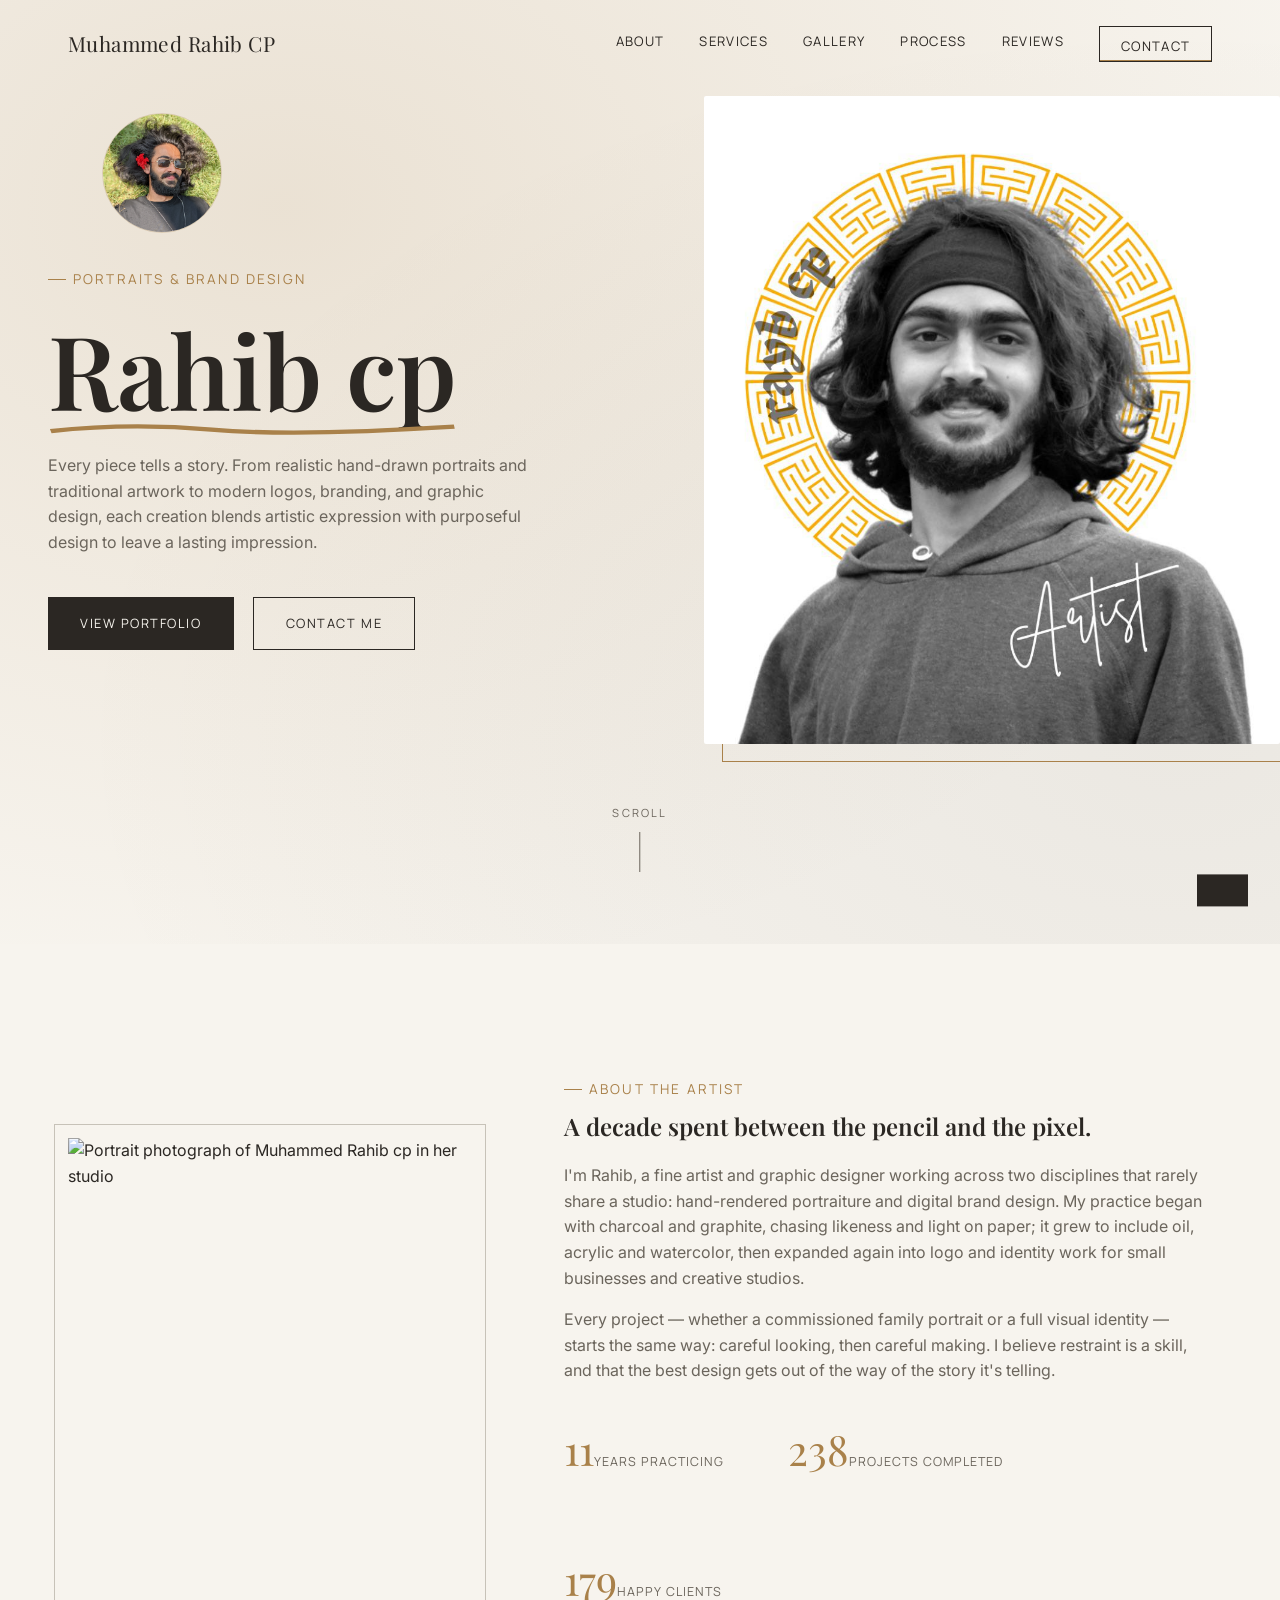
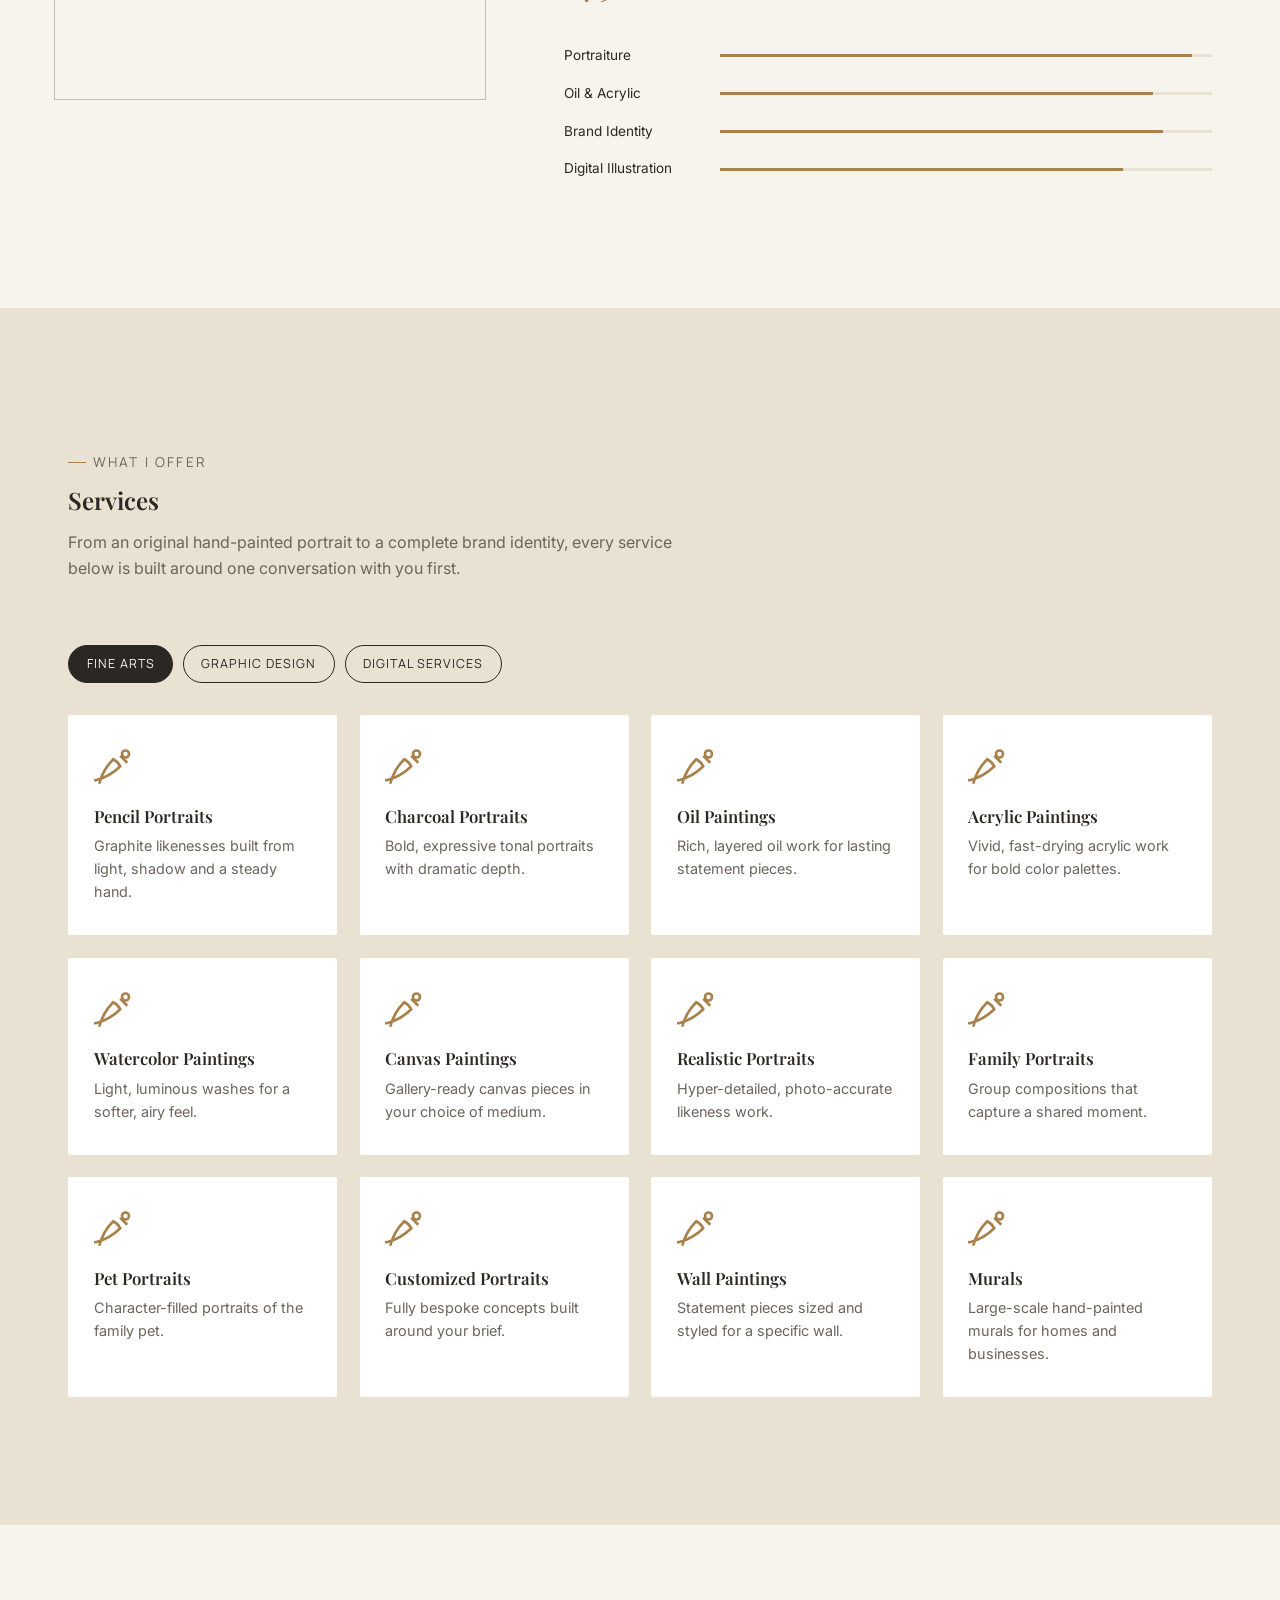
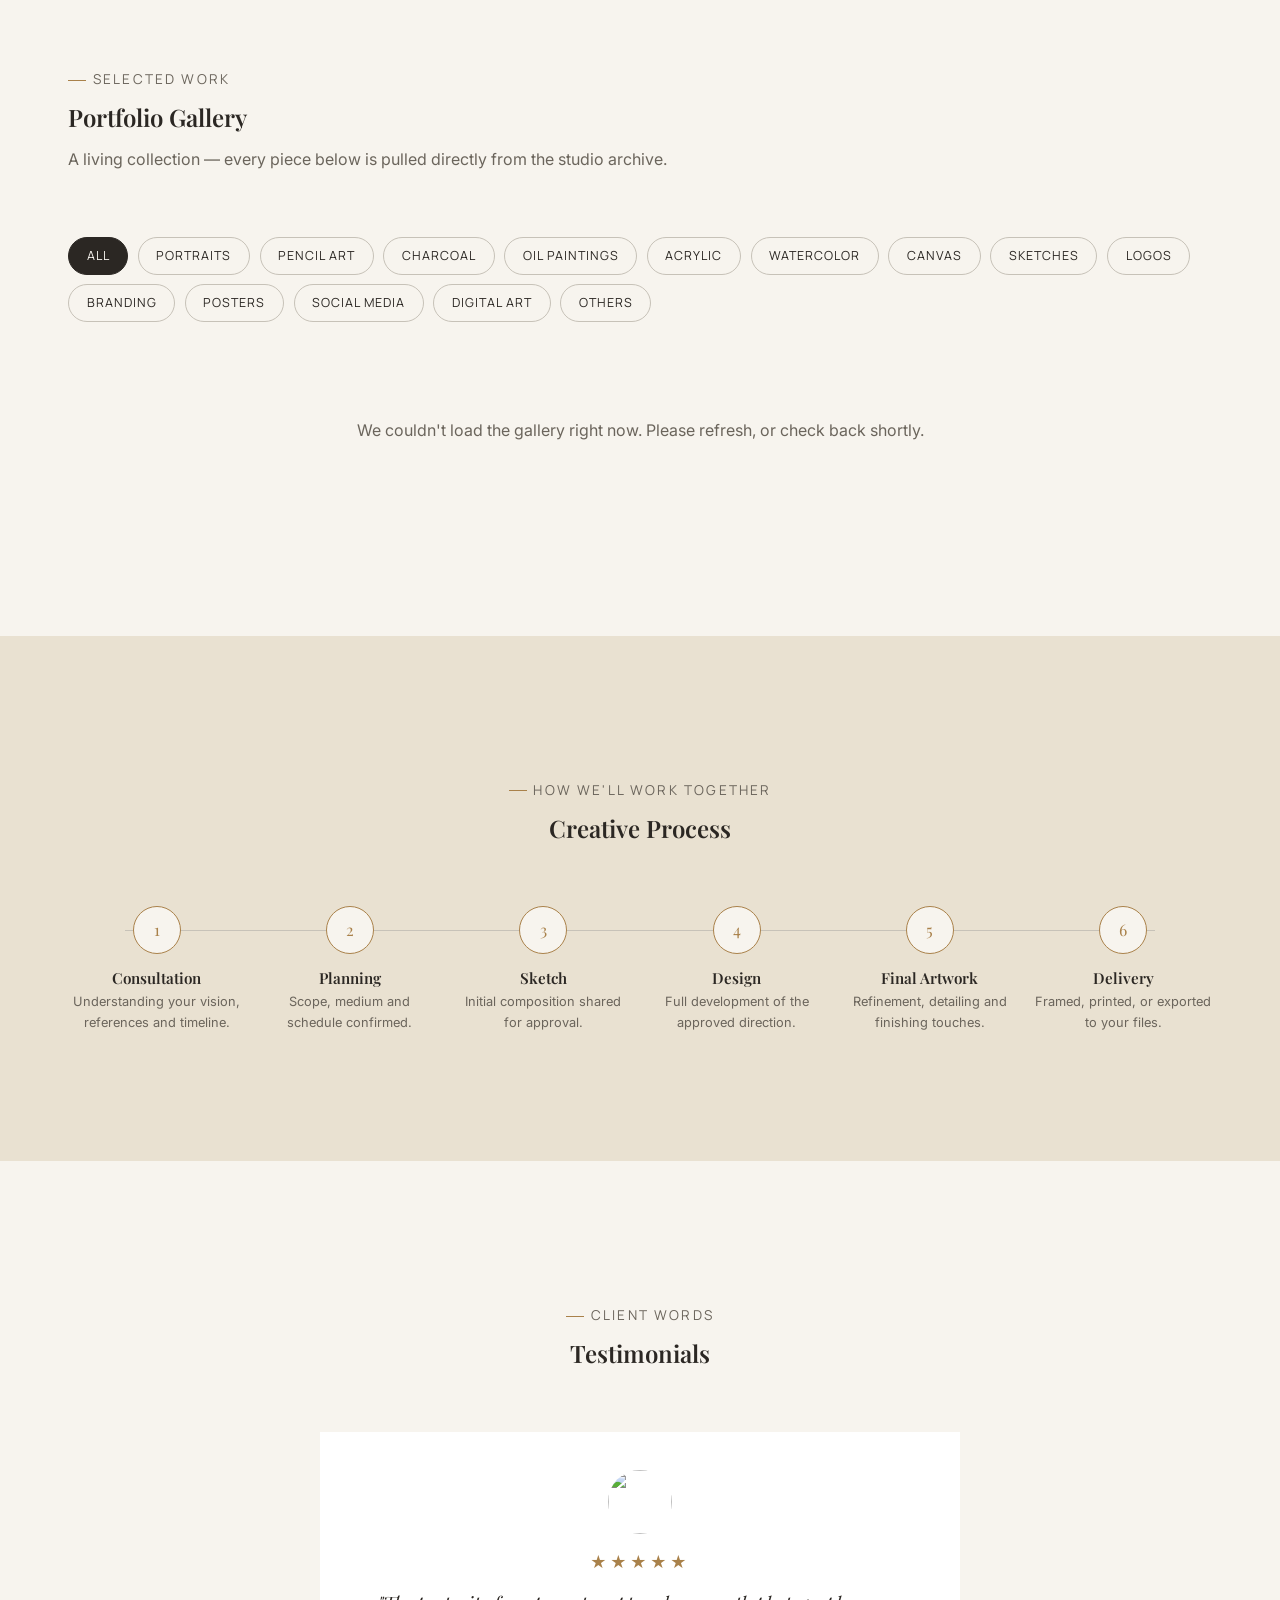
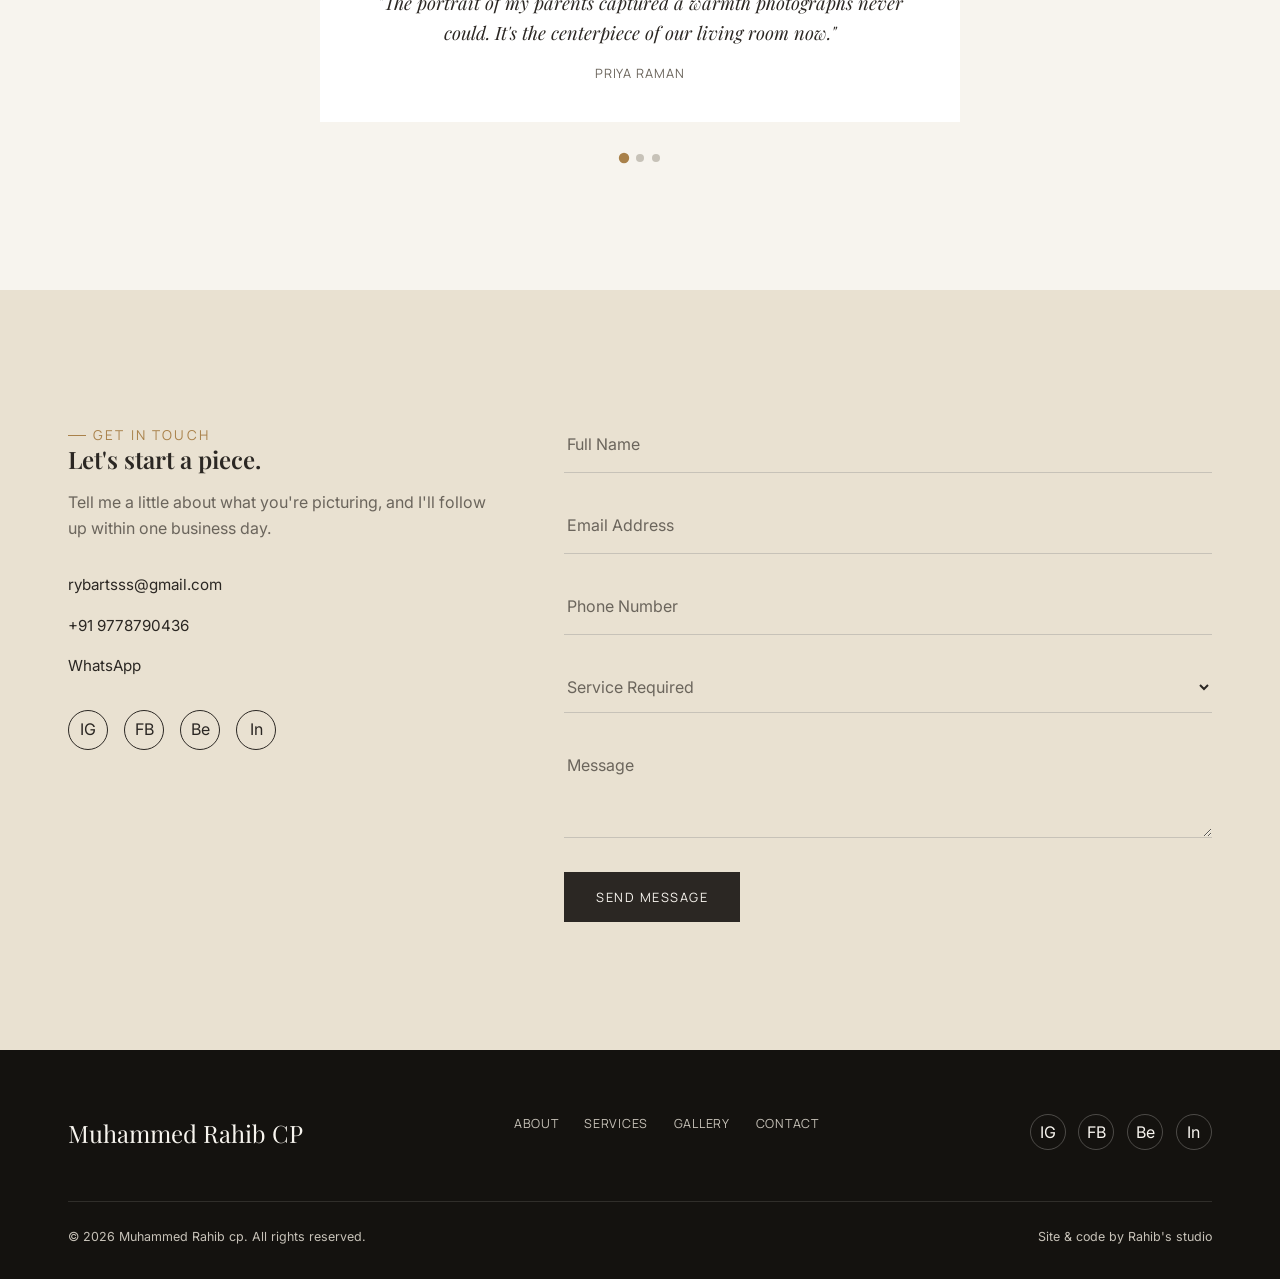
==== commit 4722eabd: "content change" ====
--- a/portfolio-site/index.html
+++ b/portfolio-site/index.html
@@ -106,8 +106,10 @@
             </svg>
           </h1>
           <p class="hero-tagline">
-            Portraits and brand worlds, drawn and designed by hand — from
-            graphite sketches to full identity systems.
+            Every piece tells a story. From realistic hand-drawn portraits and
+            traditional artwork to modern logos, branding, and graphic design,
+            each creation blends artistic expression with purposeful design to
+            leave a lasting impression.
           </p>
           <div class="hero-cta-row">
             <a href="#gallery" class="btn btn-primary" data-magnetic
--- a/portfolio-site/css/style.css
+++ b/portfolio-site/css/style.css
@@ -744,12 +744,29 @@
 }
 
 .masonry {
-  column-count: 3;
-  column-gap: 1.4rem;
+  display: grid;
+  grid-template-columns: repeat(4, minmax(0, 1fr));
+  gap: 1.4rem;
+  align-content: start;
+  scrollbar-gutter: stable;
+}
+.masonry.is-scrollable {
+  overflow-y: auto;
+  overscroll-behavior: contain;
+  padding-right: 0.6rem;
+}
+.masonry.is-scrollable::-webkit-scrollbar {
+  width: 7px;
+}
+.masonry.is-scrollable::-webkit-scrollbar-track {
+  background: var(--c-beige);
+  border-radius: 999px;
+}
+.masonry.is-scrollable::-webkit-scrollbar-thumb {
+  background: var(--c-gold);
+  border-radius: 999px;
 }
 .art-card {
-  break-inside: avoid;
-  margin-bottom: 1.4rem;
   position: relative;
   cursor: pointer;
   opacity: 0;
@@ -765,9 +782,13 @@
 .art-card figure {
   position: relative;
   overflow: hidden;
+  width: 100%;
+  aspect-ratio: 4 / 3;
 }
 .art-card img {
   width: 100%;
+  height: 100%;
+  object-fit: cover;
   transition: transform 0.7s var(--ease-out);
 }
 .art-card:hover img {
@@ -812,15 +833,15 @@
 }
 .gallery-empty,
 .gallery-error {
+  grid-column: 1 / -1;
   text-align: center;
   padding: var(--space-lg) 0;
   color: var(--text-muted);
 }
 
 .skeleton-card {
-  break-inside: avoid;
-  margin-bottom: 1.4rem;
-  height: 280px;
+  width: 100%;
+  aspect-ratio: 4 / 3;
   border-radius: var(--radius);
   background: linear-gradient(
     100deg,
@@ -840,14 +861,19 @@
   }
 }
 
-@media (max-width: 960px) {
+@media (max-width: 1100px) {
   .masonry {
-    column-count: 2;
-  }
-}
-@media (max-width: 600px) {
+    grid-template-columns: repeat(3, minmax(0, 1fr));
+  }
+}
+@media (max-width: 800px) {
   .masonry {
-    column-count: 1;
+    grid-template-columns: repeat(2, minmax(0, 1fr));
+  }
+}
+@media (max-width: 520px) {
+  .masonry {
+    grid-template-columns: 1fr;
   }
 }
 
@@ -872,7 +898,7 @@
   display: grid;
   grid-template-columns: 1.3fr 0.9fr;
   max-width: 1080px;
-  width: 90%;
+  width: auto;
   max-height: 85vh;
   background: var(--c-off-white);
   transform: scale(0.94);
@@ -885,10 +911,12 @@
   position: relative;
   overflow: hidden;
   background: var(--c-black);
+  max-height: 85vh;
+  width: fit-content;
 }
 .lightbox-media img {
   width: 100%;
-  height: 100%;
+  max-height: 85vh;
   object-fit: contain;
 }
 .lightbox-info {
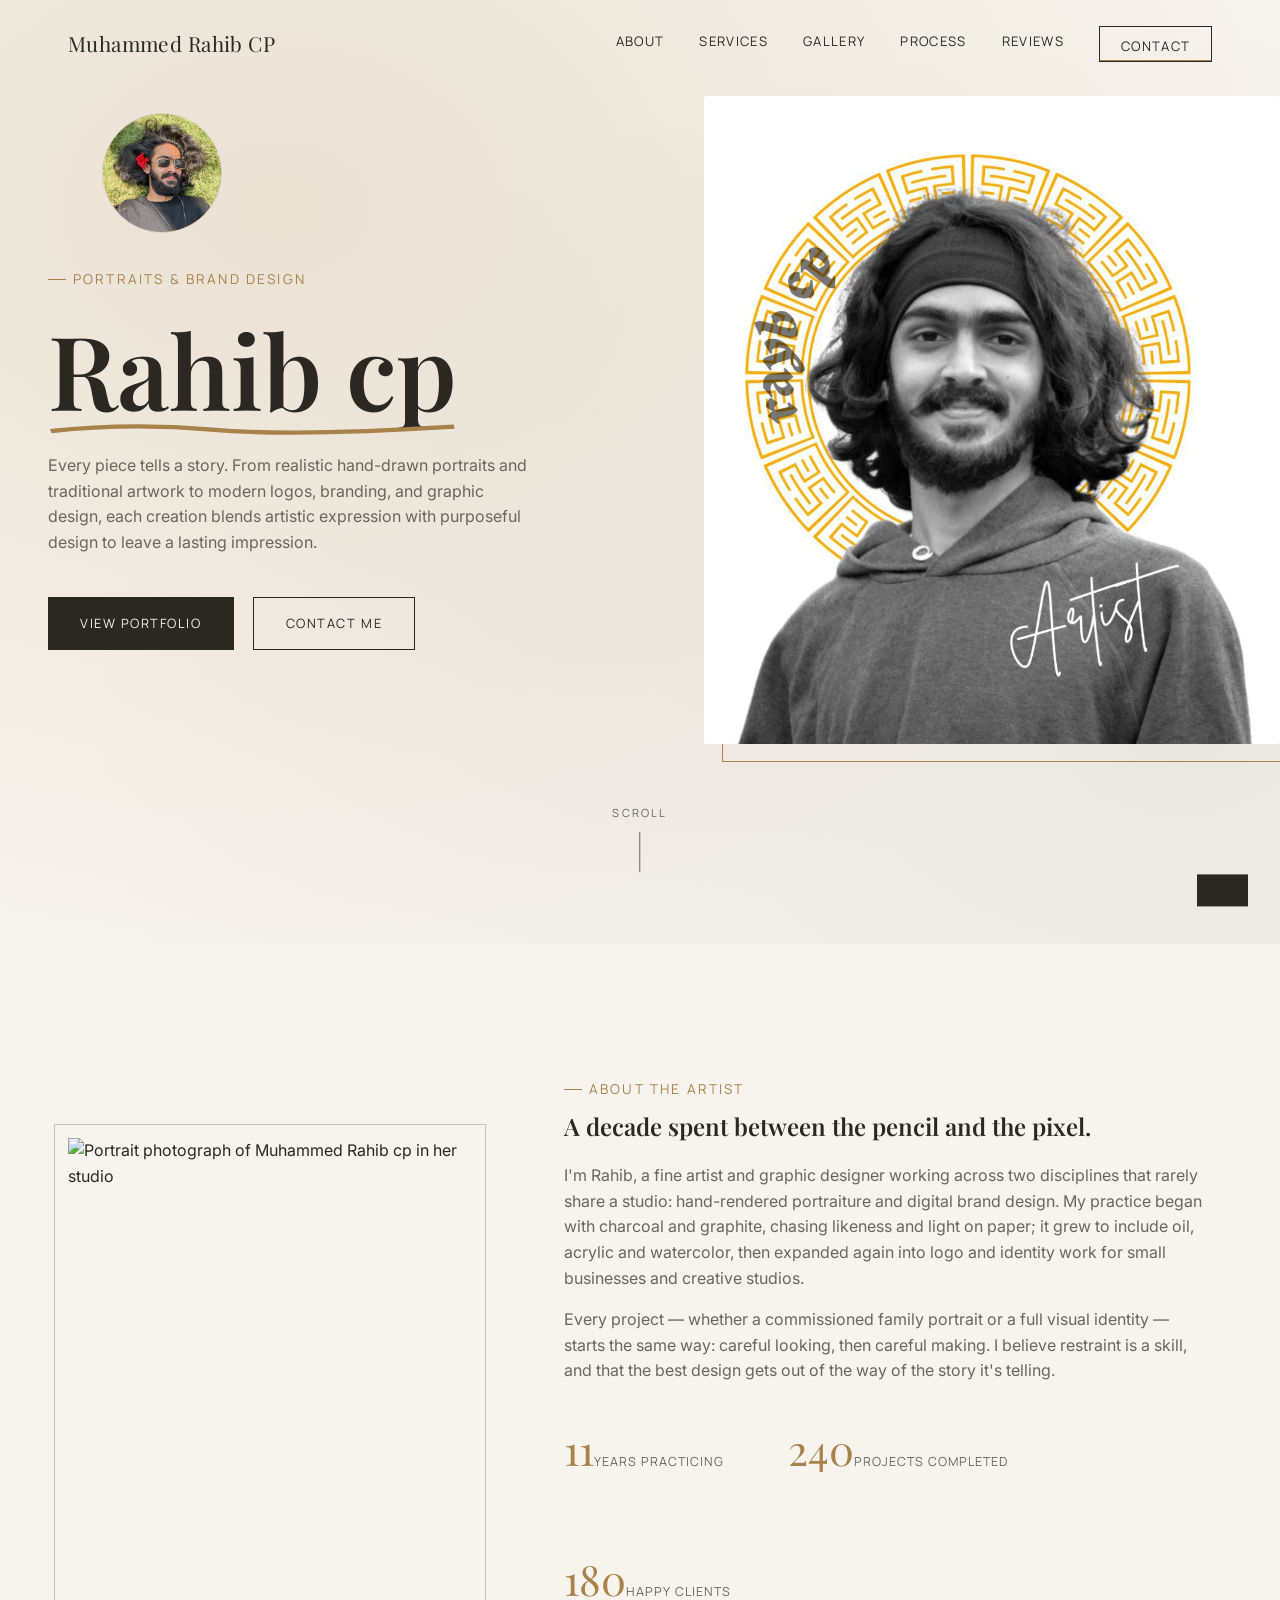
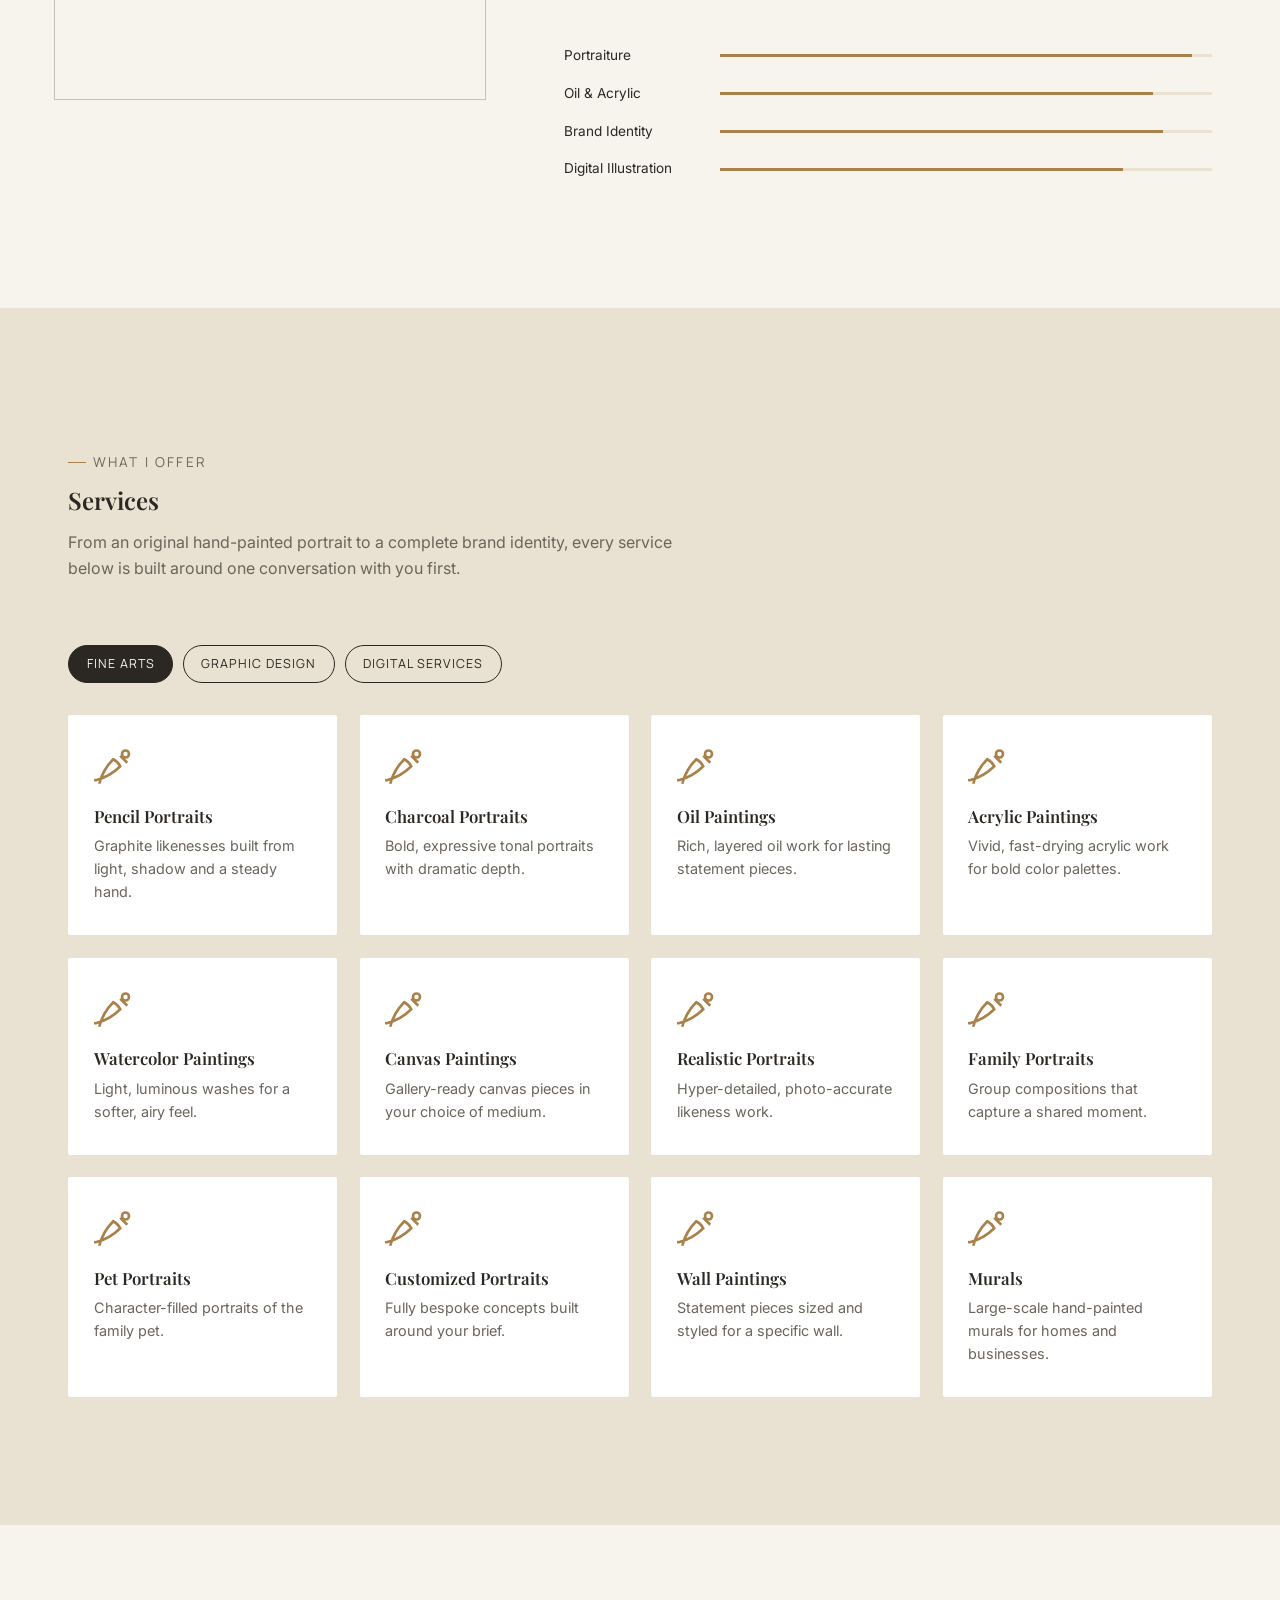
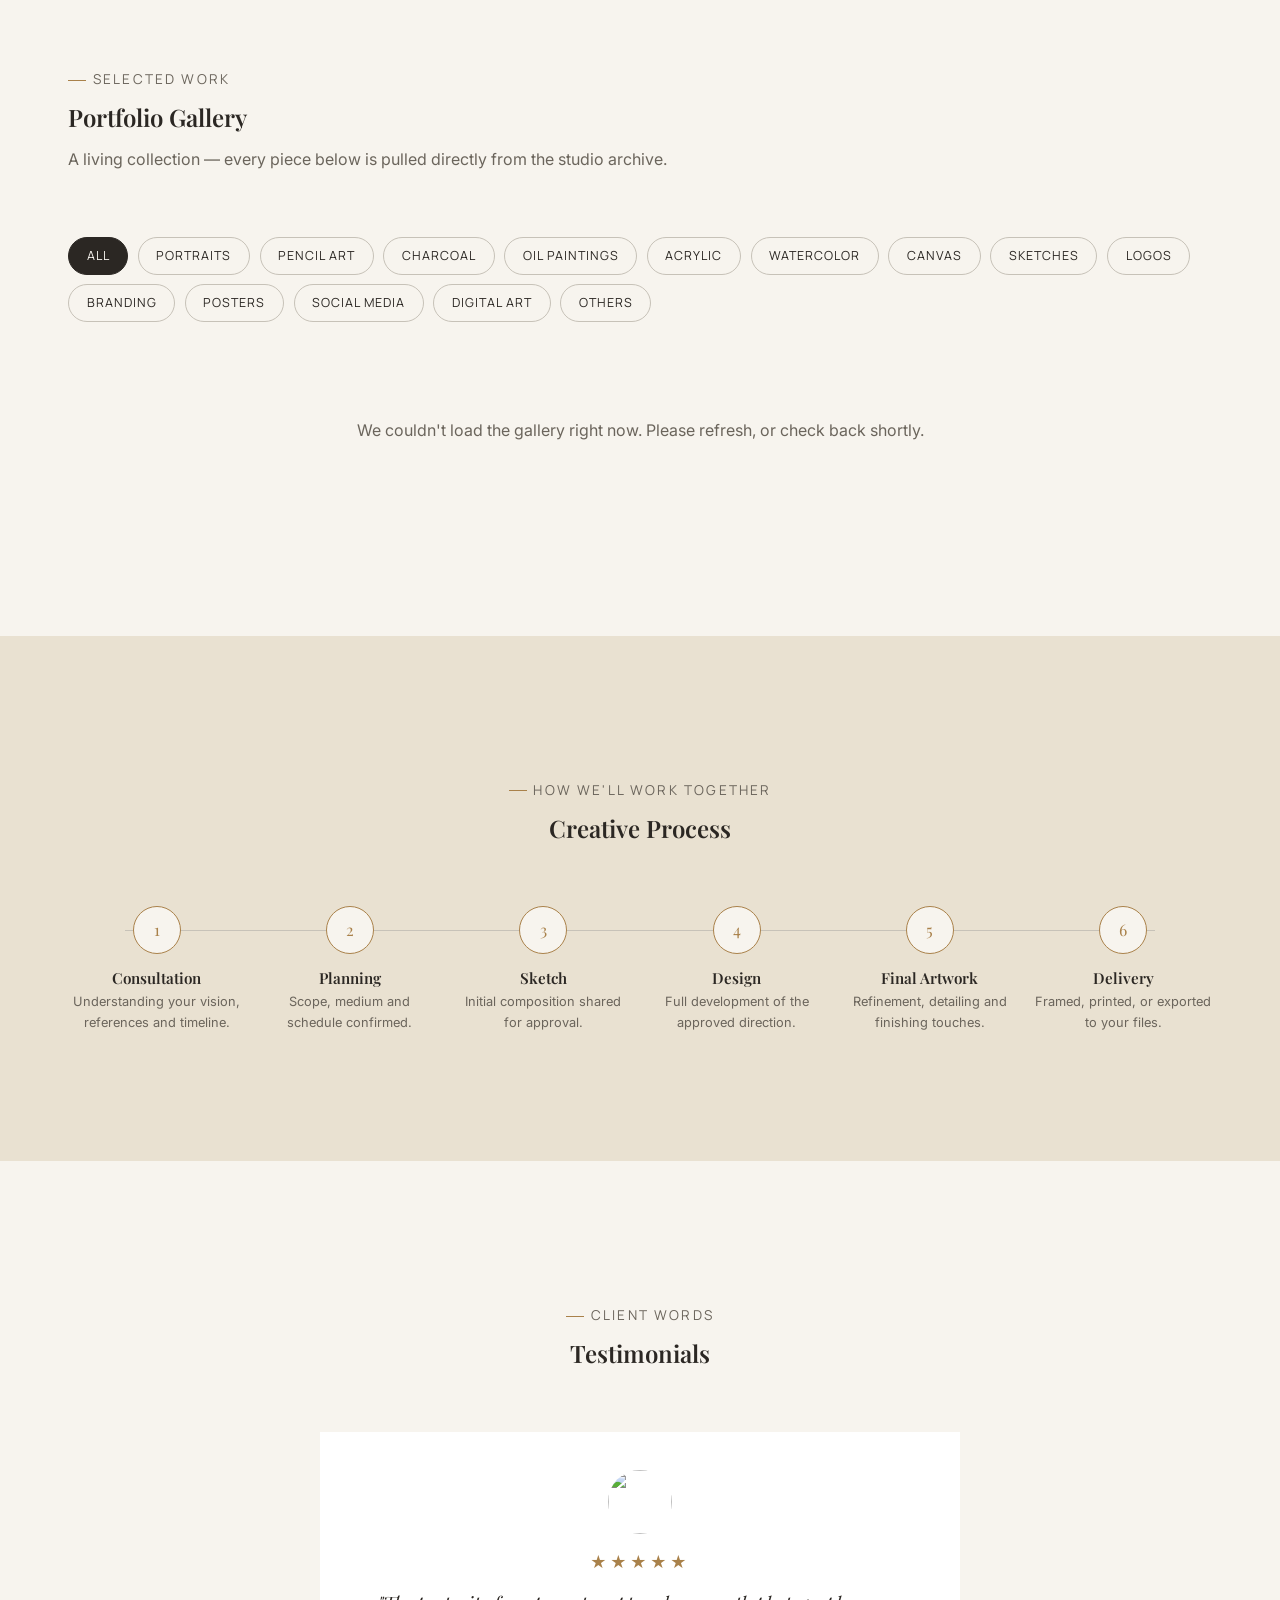
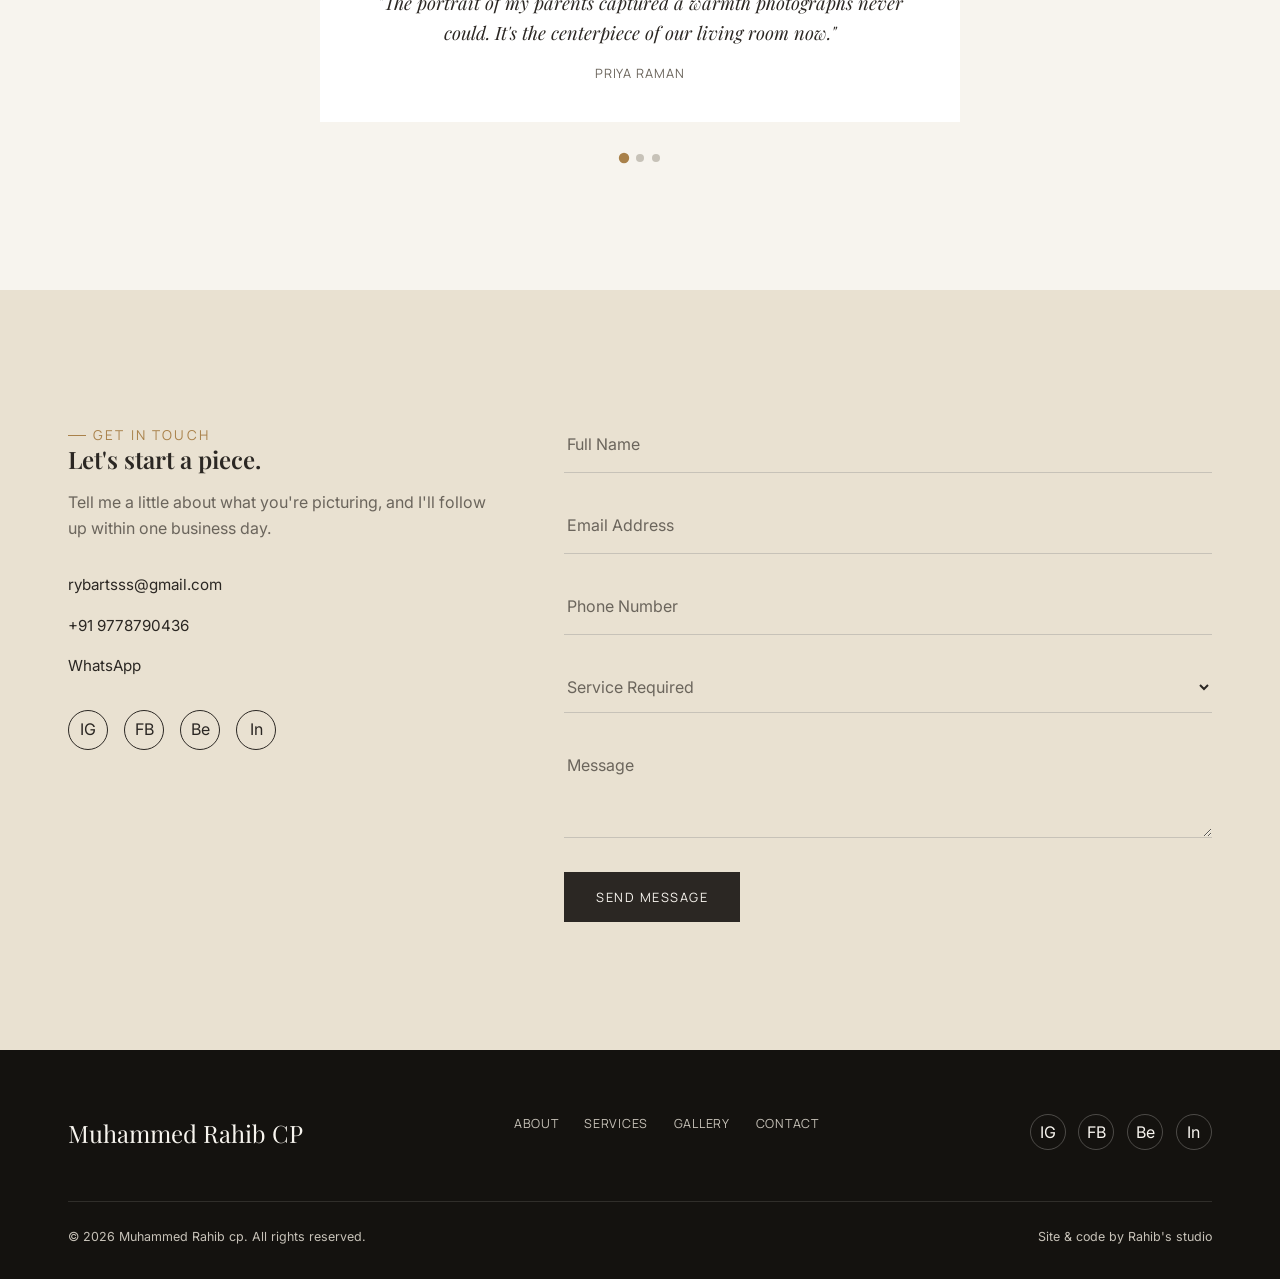
==== commit b4883eb7: "icon updated" ====
--- a/portfolio-site/index.html
+++ b/portfolio-site/index.html
@@ -4,6 +4,7 @@
     <meta charset="UTF-8" />
     <meta name="viewport" content="width=device-width, initial-scale=1.0" />
     <title>Muhammed Rahib cp — Fine Artist &amp; Graphic Designer</title>
+    <link rel="icon" type="image/jpeg" href="assets/images/profile.jpeg" />
     <meta
       name="description"
       content="Portrait paintings, fine art, and brand design by Muhammed Rahib cp. Custom pencil, charcoal, oil and watercolor portraits, plus graphic design for brands and events."
